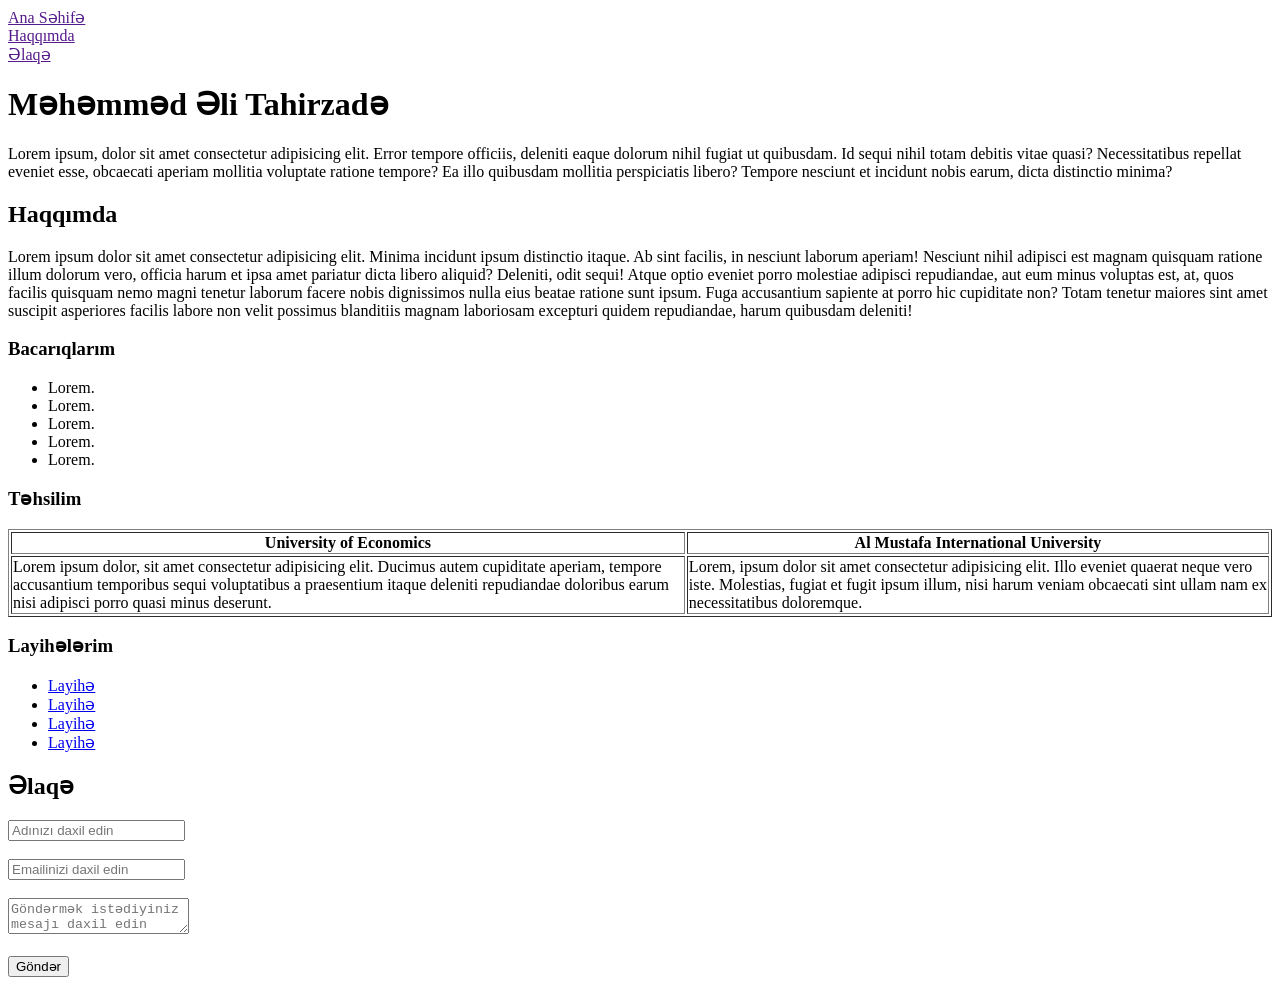
==== index.html @ 5a1e6832 "first commit" ====
<!doctype html>
<html lang="en">
  <head>
    <meta charset="UTF-8" />
    <meta name="viewport" content="width=device-width, initial-scale=1.0" />
    <title>Şəxsi Portfolio</title>
  </head>
  <body>
    <div>
      <div><a href="">Ana Səhifə</a></div>
      <div><a href="">Haqqımda</a></div>
      <div><a href="">Əlaqə</a></div>
    </div>
    <h1>Məhəmməd Əli Tahirzadə</h1>
    <p>
      Lorem ipsum, dolor sit amet consectetur adipisicing elit. Error tempore
      officiis, deleniti eaque dolorum nihil fugiat ut quibusdam. Id sequi nihil
      totam debitis vitae quasi? Necessitatibus repellat eveniet esse, obcaecati
      aperiam mollitia voluptate ratione tempore? Ea illo quibusdam mollitia
      perspiciatis libero? Tempore nesciunt et incidunt nobis earum, dicta
      distinctio minima?
    </p>

    <h2>Haqqımda</h2>

    <p>
      Lorem ipsum dolor sit amet consectetur adipisicing elit. Minima incidunt
      ipsum distinctio itaque. Ab sint facilis, in nesciunt laborum aperiam!
      Nesciunt nihil adipisci est magnam quisquam ratione illum dolorum vero,
      officia harum et ipsa amet pariatur dicta libero aliquid? Deleniti, odit
      sequi! Atque optio eveniet porro molestiae adipisci repudiandae, aut eum
      minus voluptas est, at, quos facilis quisquam nemo magni tenetur laborum
      facere nobis dignissimos nulla eius beatae ratione sunt ipsum. Fuga
      accusantium sapiente at porro hic cupiditate non? Totam tenetur maiores
      sint amet suscipit asperiores facilis labore non velit possimus blanditiis
      magnam laboriosam excepturi quidem repudiandae, harum quibusdam deleniti!
    </p>

    <h3>Bacarıqlarım</h3>
    <ul>
      <li>Lorem.</li>
      <li>Lorem.</li>
      <li>Lorem.</li>
      <li>Lorem.</li>
      <li>Lorem.</li>
    </ul>
    <h3>Təhsilim</h3>
    <table border="1">
      <tr>
        <th>University of Economics</th>
        <th>Al Mustafa International University</th>
      </tr>
      <tr>
        <td>
          Lorem ipsum dolor, sit amet consectetur adipisicing elit. Ducimus
          autem cupiditate aperiam, tempore accusantium temporibus sequi
          voluptatibus a praesentium itaque deleniti repudiandae doloribus earum
          nisi adipisci porro quasi minus deserunt.
        </td>
        <td>
          Lorem, ipsum dolor sit amet consectetur adipisicing elit. Illo eveniet
          quaerat neque vero iste. Molestias, fugiat et fugit ipsum illum, nisi
          harum veniam obcaecati sint ullam nam ex necessitatibus doloremque.
        </td>
      </tr>
    </table>
    <h3>Layihələrim</h3>
    <ul>
      <li><a href="#">Layihə</a></li>
      <li><a href="#">Layihə</a></li>
      <li><a href="#">Layihə</a></li>
      <li><a href="#">Layihə</a></li>
    </ul>

    <h2>Əlaqə</h2>
    <form action="">
      <input placeholder="Adınızı daxil edin" type="text" name="" id="" />
      <br />
      <br />

      <input placeholder="Emailinizi daxil edin" type="email" name="" id="" />
      <br />
      <br />
      <textarea
        placeholder="Göndərmək istədiyiniz mesajı daxil edin"
        name=""
        id=""
      ></textarea>
      <br />
      <br />

      <button>Göndər</button>
    </form>
  </body>
</html>
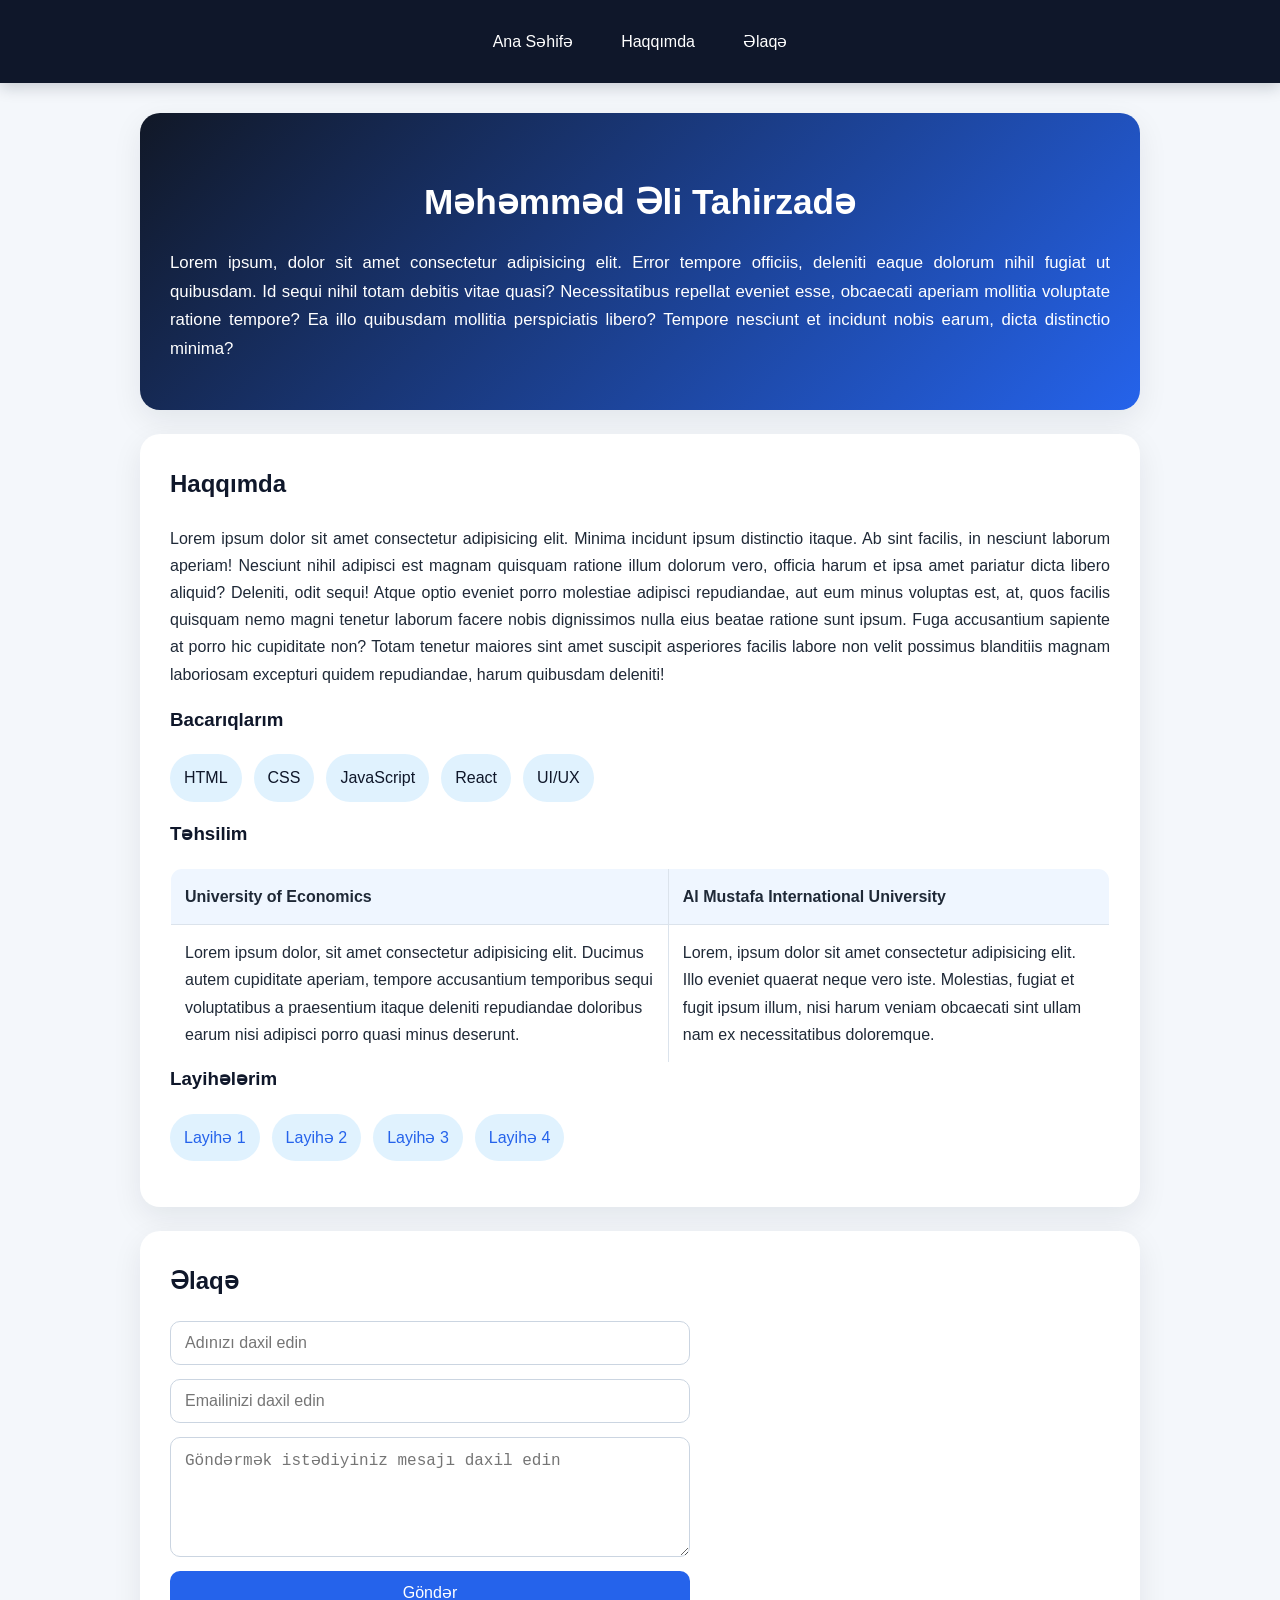
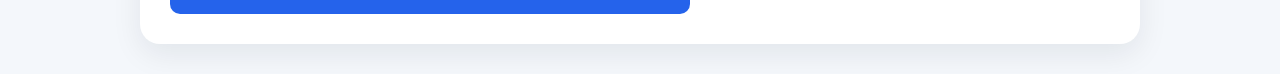
==== commit f34dd592: "Add portfolio styling" ====
--- a/index.html
+++ b/index.html
@@ -4,92 +4,95 @@
     <meta charset="UTF-8" />
     <meta name="viewport" content="width=device-width, initial-scale=1.0" />
     <title>Şəxsi Portfolio</title>
+    <link rel="stylesheet" href="style.css" />
   </head>
   <body>
-    <div>
-      <div><a href="">Ana Səhifə</a></div>
-      <div><a href="">Haqqımda</a></div>
-      <div><a href="">Əlaqə</a></div>
+    <nav class="navbar">
+      <a href="#home">Ana Səhifə</a>
+      <a href="#about">Haqqımda</a>
+      <a href="#contact">Əlaqə</a>
+    </nav>
+
+    <div class="container">
+      <section id="home" class="hero">
+        <h1>Məhəmməd Əli Tahirzadə</h1>
+        <p>
+          Lorem ipsum, dolor sit amet consectetur adipisicing elit. Error tempore
+          officiis, deleniti eaque dolorum nihil fugiat ut quibusdam. Id sequi nihil
+          totam debitis vitae quasi? Necessitatibus repellat eveniet esse, obcaecati
+          aperiam mollitia voluptate ratione tempore? Ea illo quibusdam mollitia
+          perspiciatis libero? Tempore nesciunt et incidunt nobis earum, dicta
+          distinctio minima?
+        </p>
+      </section>
+
+      <section id="about" class="section">
+        <h2>Haqqımda</h2>
+        <p>
+          Lorem ipsum dolor sit amet consectetur adipisicing elit. Minima incidunt
+          ipsum distinctio itaque. Ab sint facilis, in nesciunt laborum aperiam!
+          Nesciunt nihil adipisci est magnam quisquam ratione illum dolorum vero,
+          officia harum et ipsa amet pariatur dicta libero aliquid? Deleniti, odit
+          sequi! Atque optio eveniet porro molestiae adipisci repudiandae, aut eum
+          minus voluptas est, at, quos facilis quisquam nemo magni tenetur laborum
+          facere nobis dignissimos nulla eius beatae ratione sunt ipsum. Fuga
+          accusantium sapiente at porro hic cupiditate non? Totam tenetur maiores
+          sint amet suscipit asperiores facilis labore non velit possimus blanditiis
+          magnam laboriosam excepturi quidem repudiandae, harum quibusdam deleniti!
+        </p>
+
+        <h3>Bacarıqlarım</h3>
+        <ul class="skills-list">
+          <li>HTML</li>
+          <li>CSS</li>
+          <li>JavaScript</li>
+          <li>React</li>
+          <li>UI/UX</li>
+        </ul>
+
+        <h3>Təhsilim</h3>
+        <table>
+          <tr>
+            <th>University of Economics</th>
+            <th>Al Mustafa International University</th>
+          </tr>
+          <tr>
+            <td>
+              Lorem ipsum dolor, sit amet consectetur adipisicing elit. Ducimus
+              autem cupiditate aperiam, tempore accusantium temporibus sequi
+              voluptatibus a praesentium itaque deleniti repudiandae doloribus earum
+              nisi adipisci porro quasi minus deserunt.
+            </td>
+            <td>
+              Lorem, ipsum dolor sit amet consectetur adipisicing elit. Illo eveniet
+              quaerat neque vero iste. Molestias, fugiat et fugit ipsum illum, nisi
+              harum veniam obcaecati sint ullam nam ex necessitatibus doloremque.
+            </td>
+          </tr>
+        </table>
+
+        <h3>Layihələrim</h3>
+        <ul class="projects-list">
+          <li><a href="#">Layihə 1</a></li>
+          <li><a href="#">Layihə 2</a></li>
+          <li><a href="#">Layihə 3</a></li>
+          <li><a href="#">Layihə 4</a></li>
+        </ul>
+      </section>
+
+      <section id="contact" class="contact-card">
+        <h2>Əlaqə</h2>
+        <form action="">
+          <input placeholder="Adınızı daxil edin" type="text" name="" id="" />
+          <input placeholder="Emailinizi daxil edin" type="email" name="" id="" />
+          <textarea
+            placeholder="Göndərmək istədiyiniz mesajı daxil edin"
+            name=""
+            id=""
+          ></textarea>
+          <button type="submit">Göndər</button>
+        </form>
+      </section>
     </div>
-    <h1>Məhəmməd Əli Tahirzadə</h1>
-    <p>
-      Lorem ipsum, dolor sit amet consectetur adipisicing elit. Error tempore
-      officiis, deleniti eaque dolorum nihil fugiat ut quibusdam. Id sequi nihil
-      totam debitis vitae quasi? Necessitatibus repellat eveniet esse, obcaecati
-      aperiam mollitia voluptate ratione tempore? Ea illo quibusdam mollitia
-      perspiciatis libero? Tempore nesciunt et incidunt nobis earum, dicta
-      distinctio minima?
-    </p>
-
-    <h2>Haqqımda</h2>
-
-    <p>
-      Lorem ipsum dolor sit amet consectetur adipisicing elit. Minima incidunt
-      ipsum distinctio itaque. Ab sint facilis, in nesciunt laborum aperiam!
-      Nesciunt nihil adipisci est magnam quisquam ratione illum dolorum vero,
-      officia harum et ipsa amet pariatur dicta libero aliquid? Deleniti, odit
-      sequi! Atque optio eveniet porro molestiae adipisci repudiandae, aut eum
-      minus voluptas est, at, quos facilis quisquam nemo magni tenetur laborum
-      facere nobis dignissimos nulla eius beatae ratione sunt ipsum. Fuga
-      accusantium sapiente at porro hic cupiditate non? Totam tenetur maiores
-      sint amet suscipit asperiores facilis labore non velit possimus blanditiis
-      magnam laboriosam excepturi quidem repudiandae, harum quibusdam deleniti!
-    </p>
-
-    <h3>Bacarıqlarım</h3>
-    <ul>
-      <li>Lorem.</li>
-      <li>Lorem.</li>
-      <li>Lorem.</li>
-      <li>Lorem.</li>
-      <li>Lorem.</li>
-    </ul>
-    <h3>Təhsilim</h3>
-    <table border="1">
-      <tr>
-        <th>University of Economics</th>
-        <th>Al Mustafa International University</th>
-      </tr>
-      <tr>
-        <td>
-          Lorem ipsum dolor, sit amet consectetur adipisicing elit. Ducimus
-          autem cupiditate aperiam, tempore accusantium temporibus sequi
-          voluptatibus a praesentium itaque deleniti repudiandae doloribus earum
-          nisi adipisci porro quasi minus deserunt.
-        </td>
-        <td>
-          Lorem, ipsum dolor sit amet consectetur adipisicing elit. Illo eveniet
-          quaerat neque vero iste. Molestias, fugiat et fugit ipsum illum, nisi
-          harum veniam obcaecati sint ullam nam ex necessitatibus doloremque.
-        </td>
-      </tr>
-    </table>
-    <h3>Layihələrim</h3>
-    <ul>
-      <li><a href="#">Layihə</a></li>
-      <li><a href="#">Layihə</a></li>
-      <li><a href="#">Layihə</a></li>
-      <li><a href="#">Layihə</a></li>
-    </ul>
-
-    <h2>Əlaqə</h2>
-    <form action="">
-      <input placeholder="Adınızı daxil edin" type="text" name="" id="" />
-      <br />
-      <br />
-
-      <input placeholder="Emailinizi daxil edin" type="email" name="" id="" />
-      <br />
-      <br />
-      <textarea
-        placeholder="Göndərmək istədiyiniz mesajı daxil edin"
-        name=""
-        id=""
-      ></textarea>
-      <br />
-      <br />
-
-      <button>Göndər</button>
-    </form>
   </body>
 </html>
--- a/style.css
+++ b/style.css
@@ -0,0 +1,180 @@
+body {
+  margin: 0;
+  padding: 0;
+  font-family: 'Segoe UI', Tahoma, Geneva, Verdana, sans-serif;
+  font-size: 16px;
+  line-height: 1.7;
+  color: #1f2937;
+  background-color: #f4f7fb;
+}
+
+.navbar {
+  display: flex;
+  justify-content: center;
+  align-items: center;
+  gap: 20px;
+  padding: 20px 30px;
+  background-color: #0f172a;
+  box-shadow: 0 4px 15px rgba(15, 23, 42, 0.2);
+}
+
+.navbar a {
+  color: #ffffff;
+  text-decoration: none;
+  font-size: 16px;
+  padding: 8px 14px;
+  border-radius: 999px;
+  transition: 0.3s ease;
+}
+
+.navbar a:hover {
+  background-color: #38bdf8;
+  color: #0f172a;
+  text-decoration: none;
+}
+
+.container {
+  width: 90%;
+  max-width: 1000px;
+  margin: 30px auto;
+}
+
+.hero,
+.section,
+.contact-card {
+  background-color: #ffffff;
+  padding: 30px;
+  margin-bottom: 24px;
+  border-radius: 20px;
+  box-shadow: 0 10px 30px rgba(15, 23, 42, 0.08);
+}
+
+.hero {
+  background: linear-gradient(135deg, #111827, #2563eb);
+  color: #ffffff;
+  text-align: center;
+}
+
+.hero h1 {
+  color: #ffffff;
+  font-size: 2.2rem;
+  margin-bottom: 10px;
+}
+
+.hero p {
+  font-size: 1.05rem;
+}
+
+h2,
+h3 {
+  color: #0f172a;
+  margin-top: 0;
+}
+
+p {
+  text-align: justify;
+}
+
+.skills-list,
+.projects-list {
+  display: flex;
+  flex-wrap: wrap;
+  gap: 12px;
+  padding: 0;
+  list-style: none;
+}
+
+.skills-list li,
+.projects-list li {
+  background-color: #e0f2fe;
+  padding: 10px 14px;
+  border-radius: 999px;
+  color: #0f172a;
+}
+
+.projects-list a {
+  color: #2563eb;
+  text-decoration: none;
+}
+
+.projects-list a:hover {
+  text-decoration: underline;
+}
+
+table {
+  width: 100%;
+  border-collapse: collapse;
+  border: 1px solid #dbe3ec;
+  border-radius: 12px;
+  overflow: hidden;
+}
+
+th,
+td {
+  padding: 14px;
+  border: 1px solid #dbe3ec;
+  text-align: left;
+}
+
+th {
+  background-color: #eff6ff;
+}
+
+form {
+  display: flex;
+  flex-direction: column;
+  gap: 14px;
+  width: 100%;
+  max-width: 520px;
+}
+
+input,
+textarea,
+button {
+  width: 100%;
+  padding: 12px 14px;
+  font-size: 16px;
+  border: 1px solid #cbd5e1;
+  border-radius: 10px;
+  box-sizing: border-box;
+}
+
+textarea {
+  height: 120px;
+  resize: vertical;
+}
+
+button {
+  background-color: #2563eb;
+  color: #ffffff;
+  border: none;
+  cursor: pointer;
+  transition: 0.3s ease;
+}
+
+button:hover {
+  background-color: #1d4ed8;
+  box-shadow: 0 6px 16px rgba(37, 99, 235, 0.25);
+}
+
+@media (max-width: 768px) {
+  .navbar {
+    flex-direction: column;
+    gap: 10px;
+  }
+
+  .container {
+    width: 95%;
+  }
+
+  .hero,
+  .section,
+  .contact-card {
+    padding: 20px;
+  }
+
+  table {
+    display: block;
+    overflow-x: auto;
+  }
+}
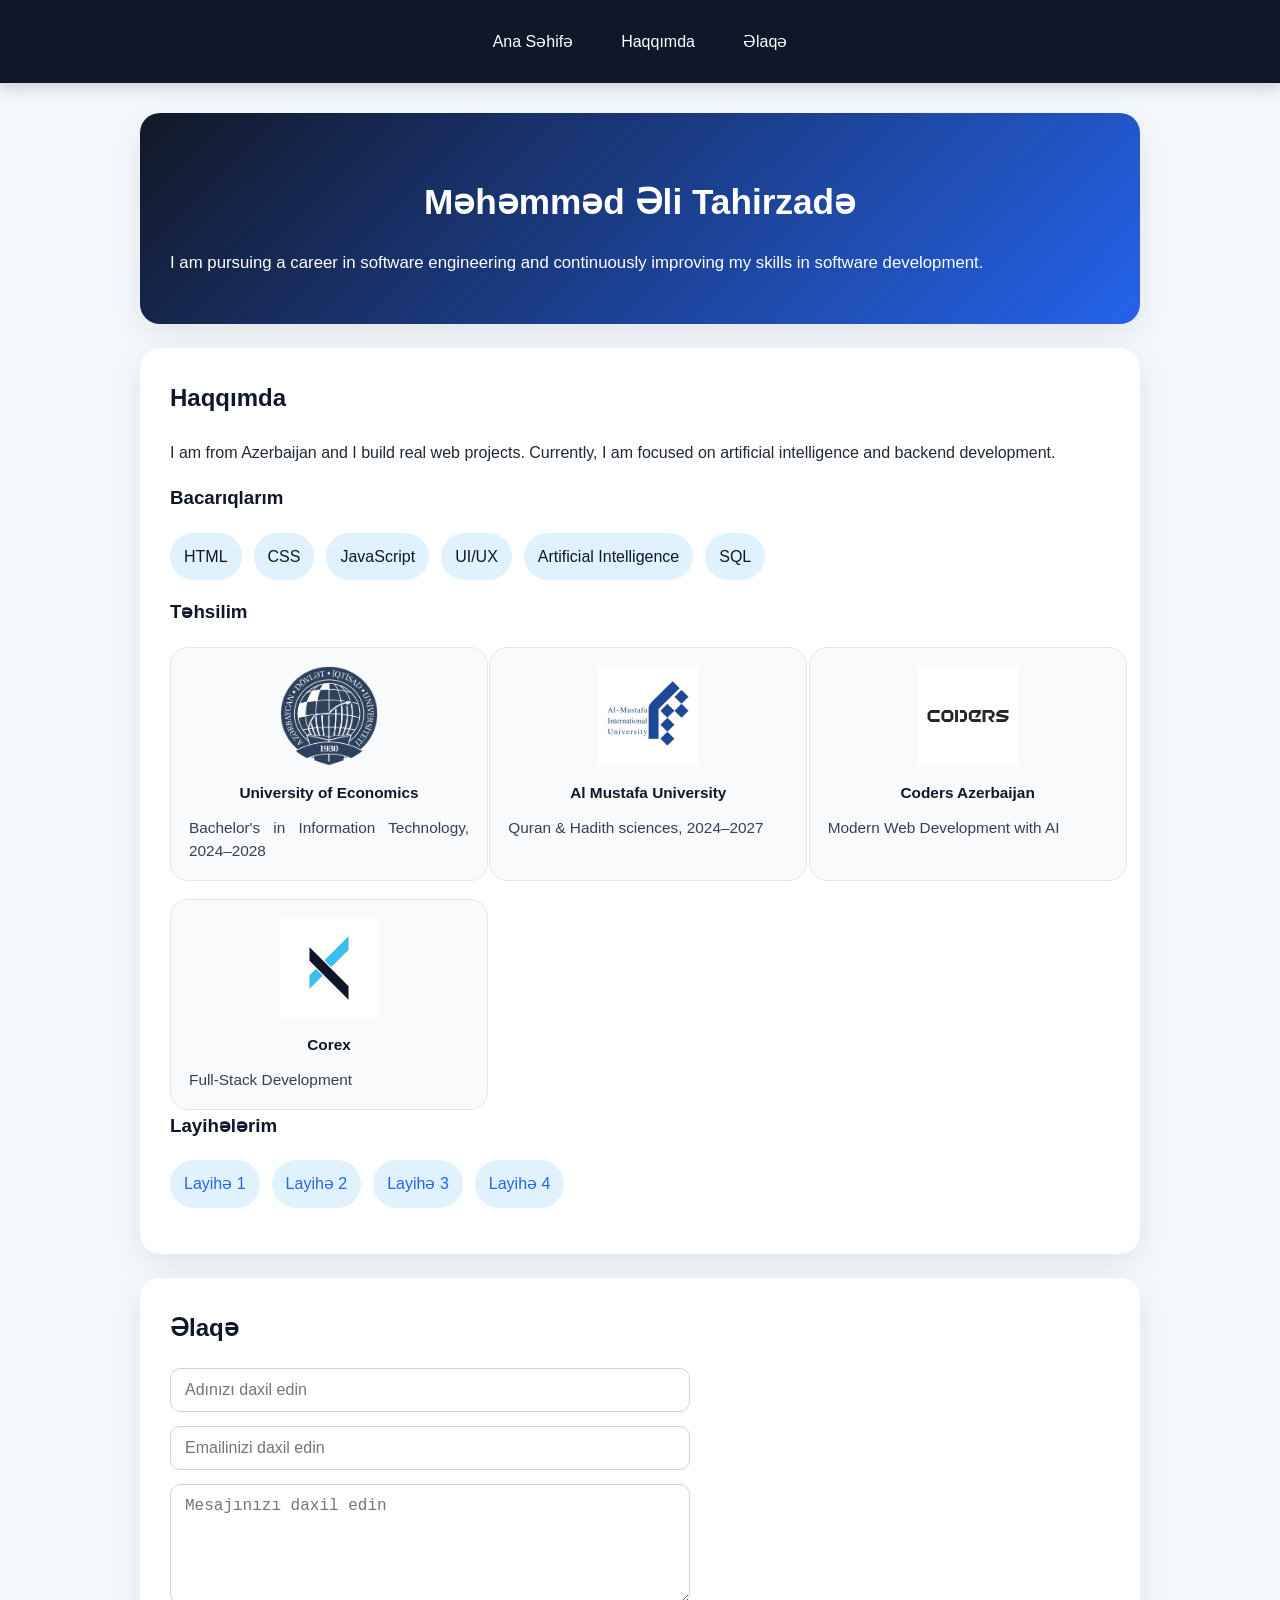
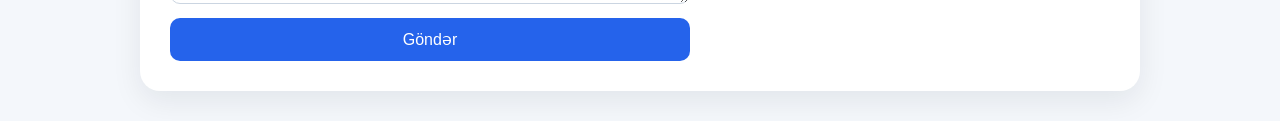
==== commit 031f1643: "Update portfolio content and education logos layout" ====
--- a/index.html
+++ b/index.html
@@ -17,28 +17,16 @@
       <section id="home" class="hero">
         <h1>Məhəmməd Əli Tahirzadə</h1>
         <p>
-          Lorem ipsum, dolor sit amet consectetur adipisicing elit. Error tempore
-          officiis, deleniti eaque dolorum nihil fugiat ut quibusdam. Id sequi nihil
-          totam debitis vitae quasi? Necessitatibus repellat eveniet esse, obcaecati
-          aperiam mollitia voluptate ratione tempore? Ea illo quibusdam mollitia
-          perspiciatis libero? Tempore nesciunt et incidunt nobis earum, dicta
-          distinctio minima?
+          I am pursuing a career in software engineering and continuously
+          improving my skills in software development.
         </p>
       </section>
 
       <section id="about" class="section">
         <h2>Haqqımda</h2>
         <p>
-          Lorem ipsum dolor sit amet consectetur adipisicing elit. Minima incidunt
-          ipsum distinctio itaque. Ab sint facilis, in nesciunt laborum aperiam!
-          Nesciunt nihil adipisci est magnam quisquam ratione illum dolorum vero,
-          officia harum et ipsa amet pariatur dicta libero aliquid? Deleniti, odit
-          sequi! Atque optio eveniet porro molestiae adipisci repudiandae, aut eum
-          minus voluptas est, at, quos facilis quisquam nemo magni tenetur laborum
-          facere nobis dignissimos nulla eius beatae ratione sunt ipsum. Fuga
-          accusantium sapiente at porro hic cupiditate non? Totam tenetur maiores
-          sint amet suscipit asperiores facilis labore non velit possimus blanditiis
-          magnam laboriosam excepturi quidem repudiandae, harum quibusdam deleniti!
+          I am from Azerbaijan and I build real web projects. Currently,
+          I am focused on artificial intelligence and backend development.
         </p>
 
         <h3>Bacarıqlarım</h3>
@@ -46,30 +34,34 @@
           <li>HTML</li>
           <li>CSS</li>
           <li>JavaScript</li>
-          <li>React</li>
           <li>UI/UX</li>
+          <li>Artificial Intelligence</li>
+          <li>SQL</li>
         </ul>
 
         <h3>Təhsilim</h3>
-        <table>
-          <tr>
-            <th>University of Economics</th>
-            <th>Al Mustafa International University</th>
-          </tr>
-          <tr>
-            <td>
-              Lorem ipsum dolor, sit amet consectetur adipisicing elit. Ducimus
-              autem cupiditate aperiam, tempore accusantium temporibus sequi
-              voluptatibus a praesentium itaque deleniti repudiandae doloribus earum
-              nisi adipisci porro quasi minus deserunt.
-            </td>
-            <td>
-              Lorem, ipsum dolor sit amet consectetur adipisicing elit. Illo eveniet
-              quaerat neque vero iste. Molestias, fugiat et fugit ipsum illum, nisi
-              harum veniam obcaecati sint ullam nam ex necessitatibus doloremque.
-            </td>
-          </tr>
-        </table>
+        <div class="education-grid">
+          <div class="education-card">
+            <img src="Logos/UNEC-logo-ENG-.png" alt="UNEC Logo" />
+            <h4>University of Economics</h4>
+            <p>Bachelor's in Information Technology, 2024–2028</p>
+          </div>
+          <div class="education-card">
+            <img src="Logos/Al Mustafa University.jpg" alt="Al Mustafa International University Logo" />
+            <h4>Al Mustafa University</h4>
+            <p>Quran & Hadith sciences, 2024–2027</p>
+          </div>
+          <div class="education-card">
+            <img src="Logos/codersazerbaijan_logo.jpg" alt="Coders Azerbaijan Logo" />
+            <h4>Coders Azerbaijan</h4>
+            <p>Modern Web Development with AI</p>
+          </div>
+          <div class="education-card">
+            <img src="Logos/CorexLogo.jpg" alt="Corex Logo" />
+            <h4>Corex</h4>
+            <p>Full-Stack Development</p>
+          </div>
+        </div>
 
         <h3>Layihələrim</h3>
         <ul class="projects-list">
@@ -84,9 +76,14 @@
         <h2>Əlaqə</h2>
         <form action="">
           <input placeholder="Adınızı daxil edin" type="text" name="" id="" />
-          <input placeholder="Emailinizi daxil edin" type="email" name="" id="" />
+          <input
+            placeholder="Emailinizi daxil edin"
+            type="email"
+            name=""
+            id=""
+          />
           <textarea
-            placeholder="Göndərmək istədiyiniz mesajı daxil edin"
+            placeholder="Mesajınızı daxil edin"
             name=""
             id=""
           ></textarea>
--- a/style.css
+++ b/style.css
@@ -118,6 +118,46 @@
 
 th {
   background-color: #eff6ff;
+}
+
+.education-grid {
+  display: grid;
+  grid-template-columns: repeat(auto-fit, minmax(280px, 1fr));
+  gap: 18px;
+  margin-top: 18px;
+}
+
+.education-card {
+  background-color: #f8fafc;
+  border: 1px solid #e2e8f0;
+  border-radius: 18px;
+  padding: 18px;
+  text-align: center;
+  min-width: 280px;
+}
+
+.education-card img {
+  max-width: 120px;
+  max-height: 100px;
+  object-fit: contain;
+  margin: 0 auto 14px;
+  display: block;
+}
+
+.education-card h4 {
+  margin: 0 0 10px;
+  font-size: 0.96rem;
+  color: #0f172a;
+  white-space: nowrap;
+  overflow: hidden;
+  text-overflow: ellipsis;
+}
+
+.education-card p {
+  margin: 0;
+  color: #334155;
+  font-size: 0.96rem;
+  line-height: 1.5;
 }
 
 form {
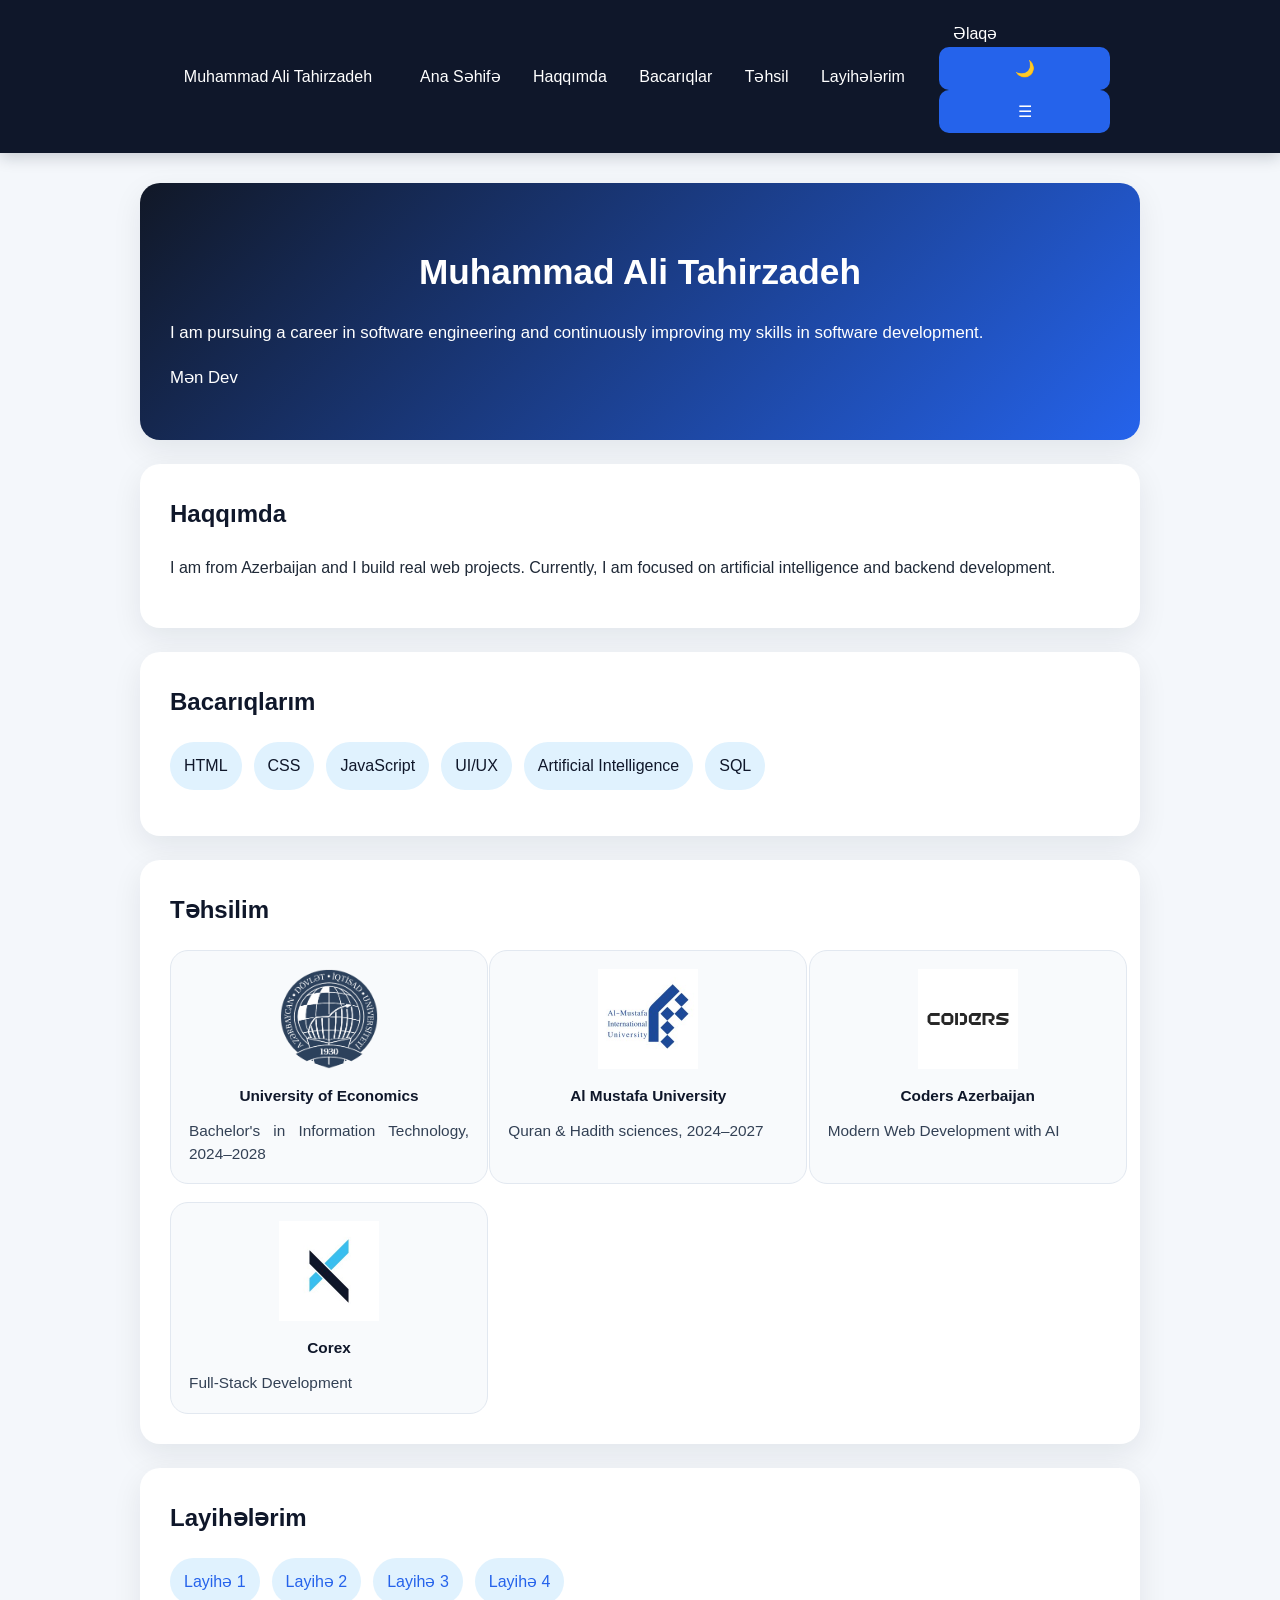
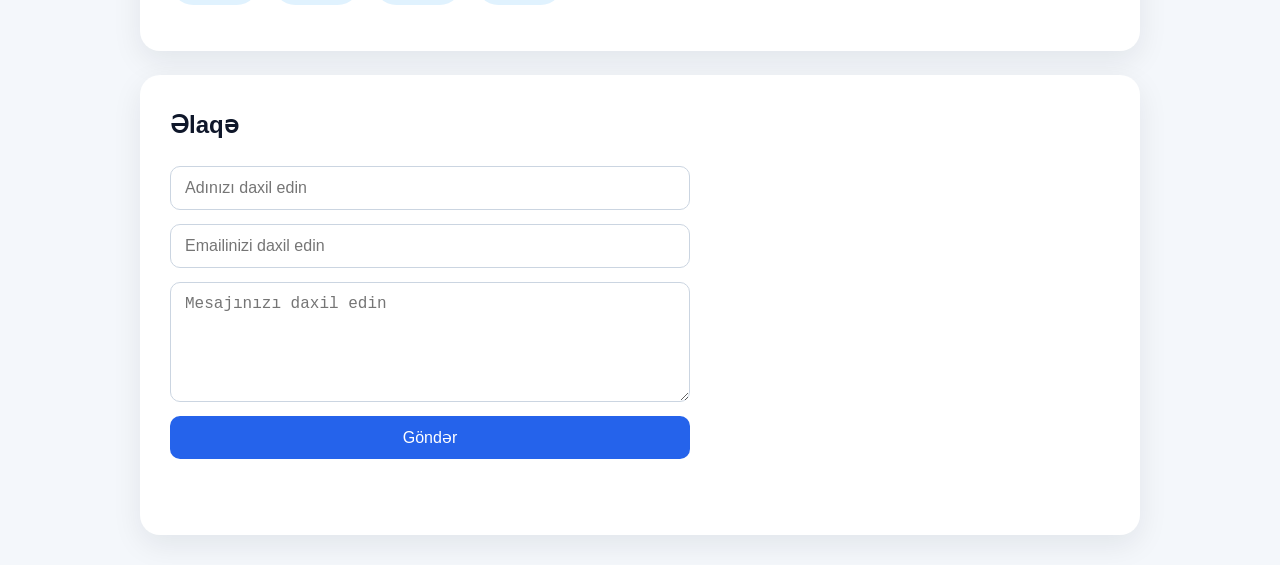
==== commit 7d9ba894: "Add Flask-based portfolio backend" ====
--- a/index.html
+++ b/index.html
@@ -7,29 +7,48 @@
     <link rel="stylesheet" href="style.css" />
   </head>
   <body>
+    <div class="scroll-progress" id="scrollProgress"></div>
+
     <nav class="navbar">
-      <a href="#home">Ana Səhifə</a>
-      <a href="#about">Haqqımda</a>
-      <a href="#contact">Əlaqə</a>
+      <a class="brand" href="#home">Muhammad Ali Tahirzadeh</a>
+
+      <div class="nav-links">
+        <a href="#home">Ana Səhifə</a>
+        <a href="#about">Haqqımda</a>
+        <a href="#skills">Bacarıqlar</a>
+        <a href="#education">Təhsil</a>
+        <a href="#projects">Layihələrim</a>
+      </div>
+
+      <div class="nav-actions">
+        <a href="#contact" class="contact-btn">Əlaqə</a>
+        <button class="theme-toggle" id="themeToggle" type="button" aria-label="Switch theme">🌙</button>
+        <button class="nav-toggle" id="navToggle" type="button" aria-label="Toggle navigation">☰</button>
+      </div>
     </nav>
 
     <div class="container">
-      <section id="home" class="hero">
-        <h1>Məhəmməd Əli Tahirzadə</h1>
+      <section id="home" class="hero reveal">
+        <h1>Muhammad Ali Tahirzadeh</h1>
         <p>
           I am pursuing a career in software engineering and continuously
           improving my skills in software development.
         </p>
+        <p class="typing-line">
+          Mən <span id="typingText">Developer</span>
+        </p>
       </section>
 
-      <section id="about" class="section">
+      <section id="about" class="section reveal">
         <h2>Haqqımda</h2>
         <p>
           I am from Azerbaijan and I build real web projects. Currently,
           I am focused on artificial intelligence and backend development.
         </p>
+      </section>
 
-        <h3>Bacarıqlarım</h3>
+      <section id="skills" class="section reveal">
+        <h2>Bacarıqlarım</h2>
         <ul class="skills-list">
           <li>HTML</li>
           <li>CSS</li>
@@ -38,8 +57,10 @@
           <li>Artificial Intelligence</li>
           <li>SQL</li>
         </ul>
+      </section>
 
-        <h3>Təhsilim</h3>
+      <section id="education" class="section reveal">
+        <h2>Təhsilim</h2>
         <div class="education-grid">
           <div class="education-card">
             <img src="Logos/UNEC-logo-ENG-.png" alt="UNEC Logo" />
@@ -62,8 +83,10 @@
             <p>Full-Stack Development</p>
           </div>
         </div>
+      </section>
 
-        <h3>Layihələrim</h3>
+      <section id="projects" class="section reveal">
+        <h2>Layihələrim</h2>
         <ul class="projects-list">
           <li><a href="#">Layihə 1</a></li>
           <li><a href="#">Layihə 2</a></li>
@@ -72,24 +95,18 @@
         </ul>
       </section>
 
-      <section id="contact" class="contact-card">
+      <section id="contact" class="contact-card reveal">
         <h2>Əlaqə</h2>
-        <form action="">
-          <input placeholder="Adınızı daxil edin" type="text" name="" id="" />
-          <input
-            placeholder="Emailinizi daxil edin"
-            type="email"
-            name=""
-            id=""
-          />
-          <textarea
-            placeholder="Mesajınızı daxil edin"
-            name=""
-            id=""
-          ></textarea>
+        <form id="contactForm">
+          <input placeholder="Adınızı daxil edin" type="text" name="name" />
+          <input placeholder="Emailinizi daxil edin" type="email" name="email" />
+          <textarea placeholder="Mesajınızı daxil edin" name="message"></textarea>
           <button type="submit">Göndər</button>
+          <p id="formMessage" class="form-message" aria-live="polite"></p>
         </form>
       </section>
     </div>
+
+    <script src="script.js"></script>
   </body>
 </html>
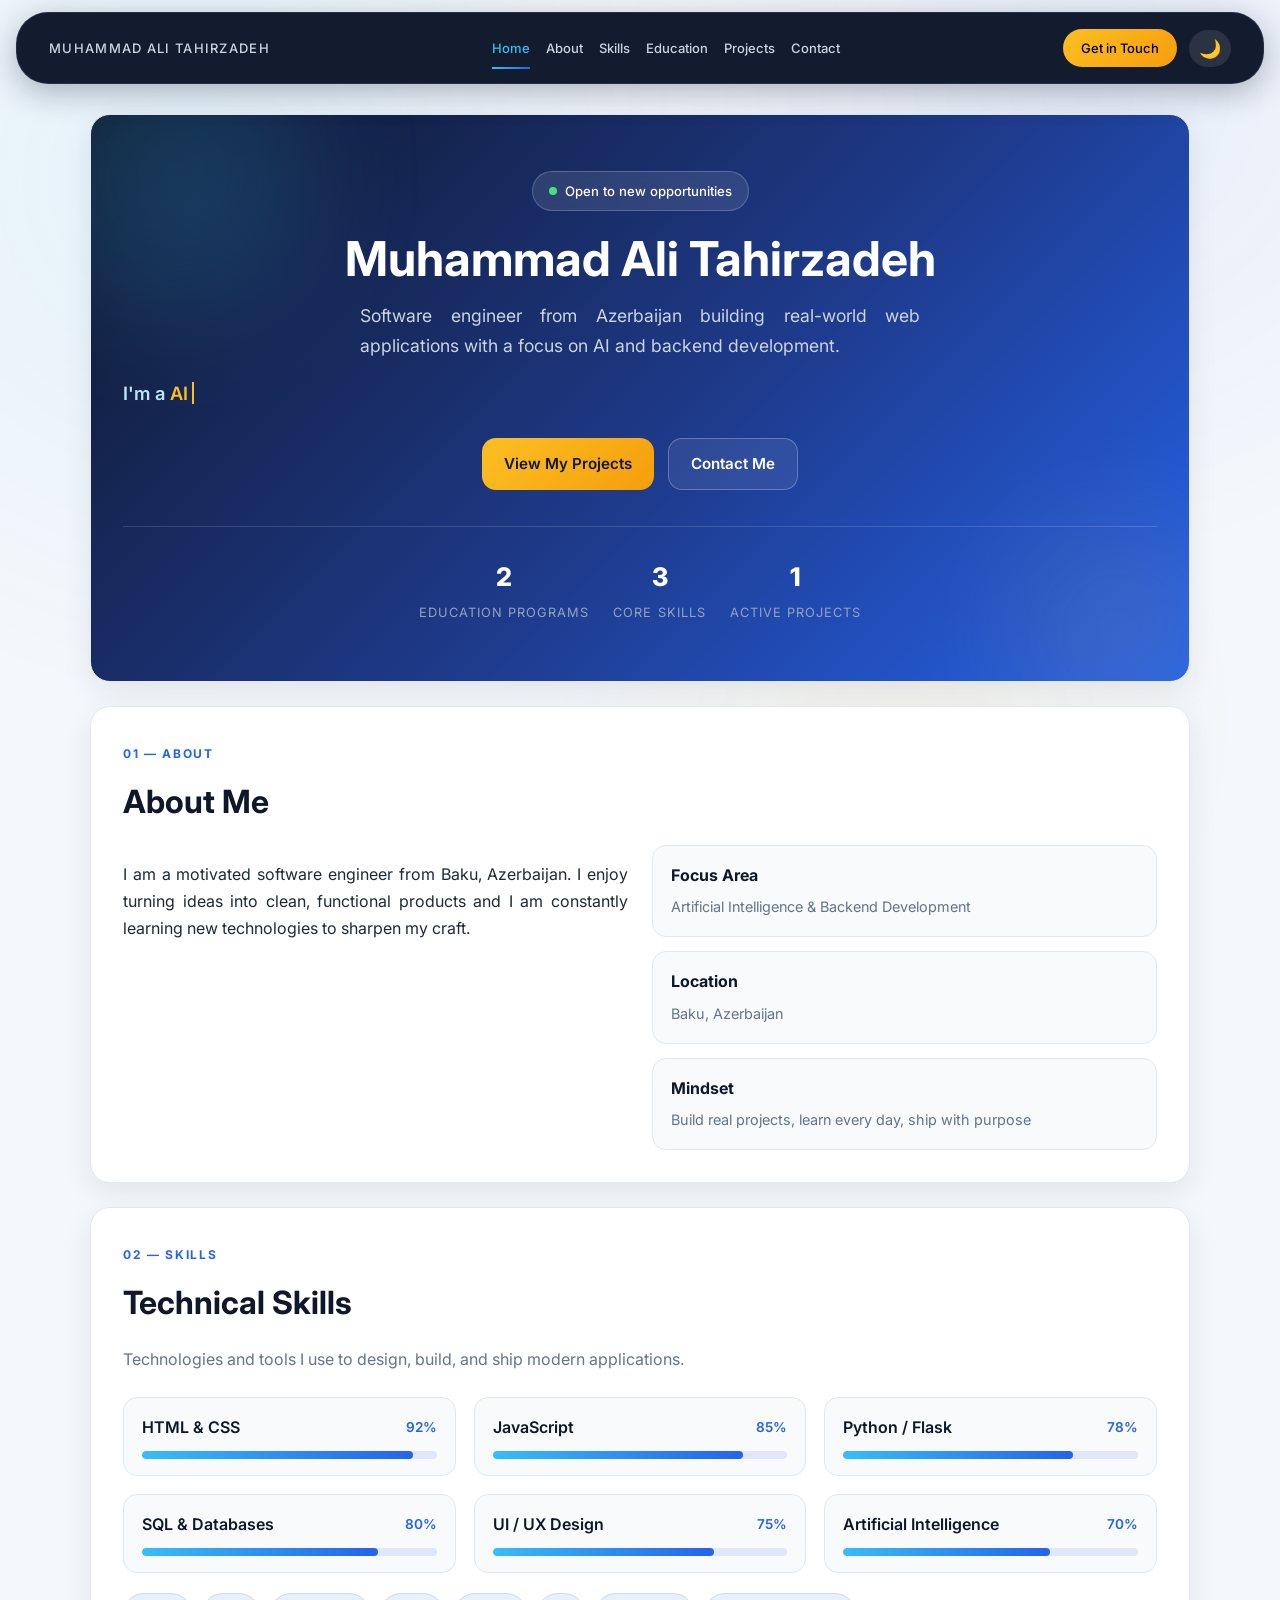
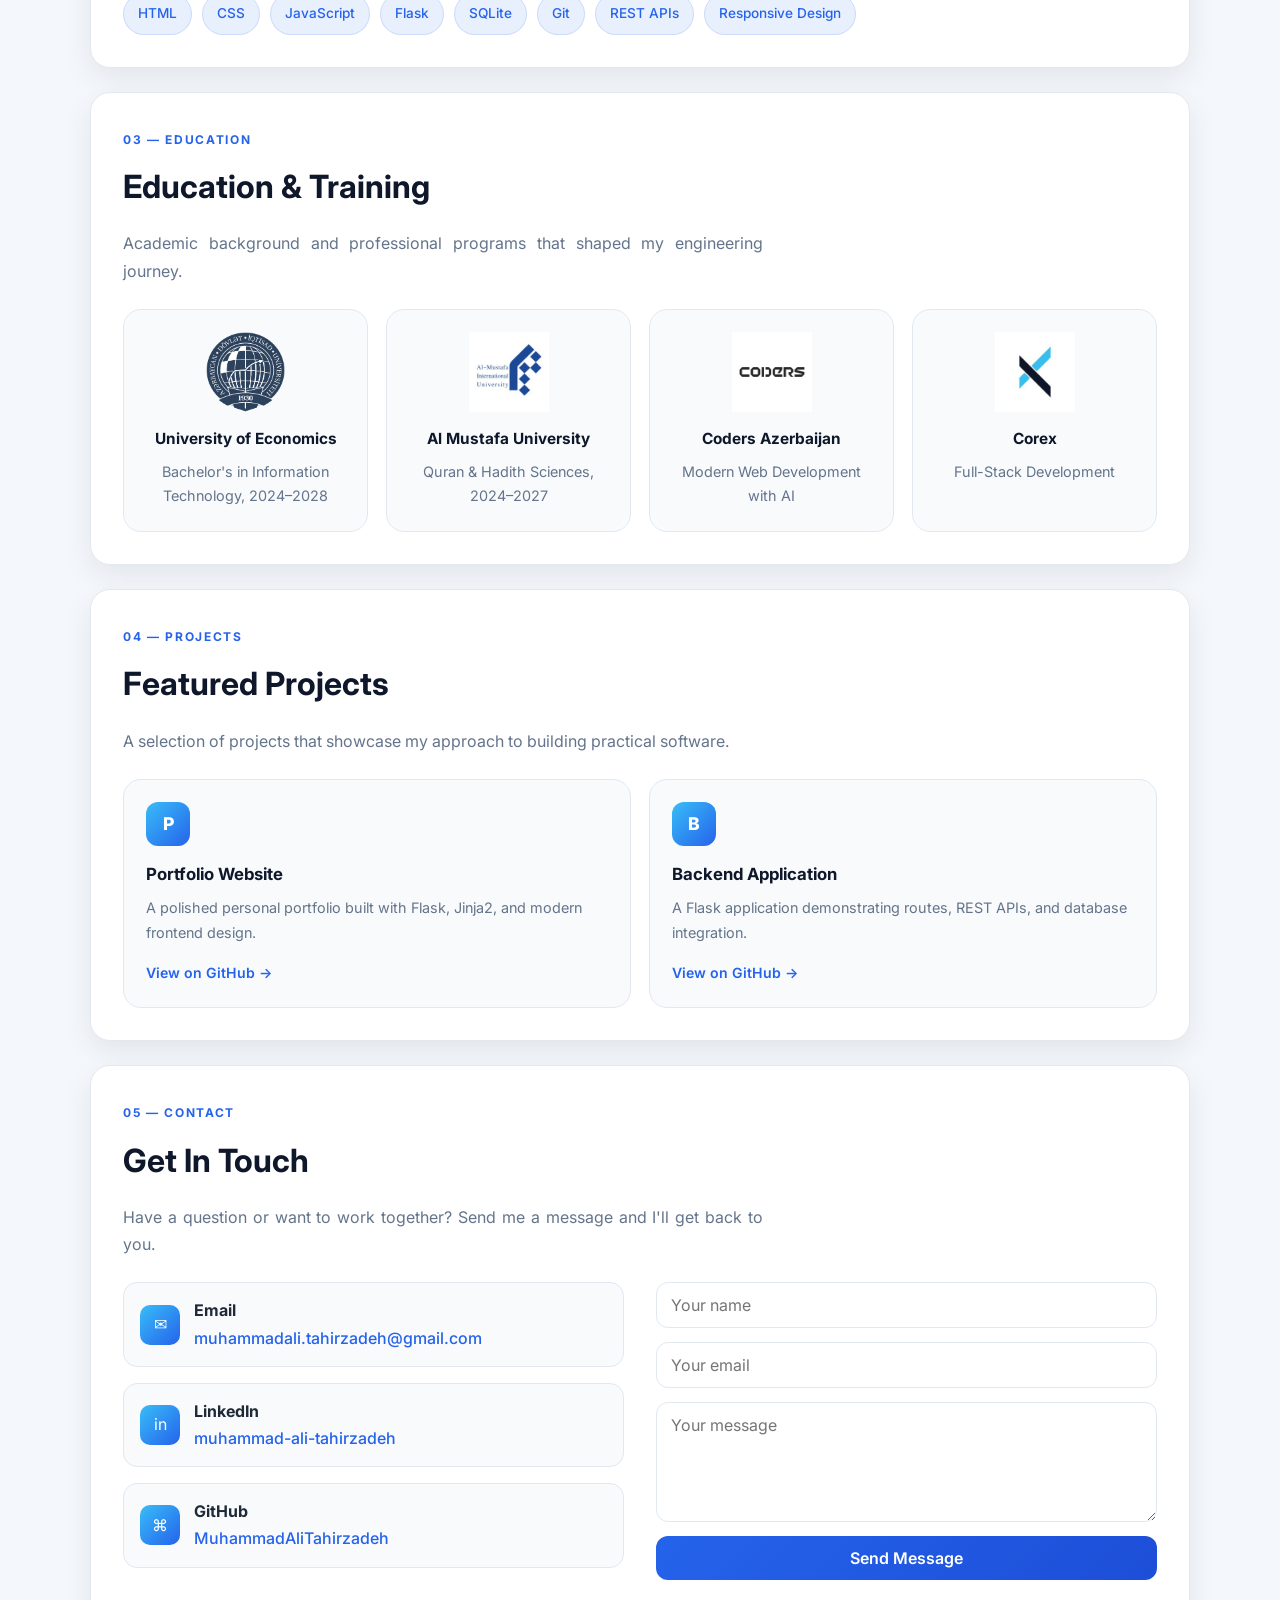
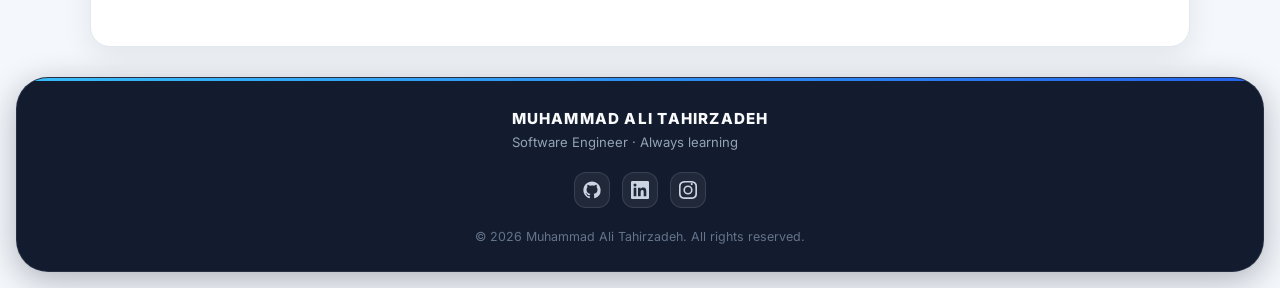
==== commit f8c4dd3c: "Funksionallıq animasiya və inglis dili təmin olundu" ====
--- a/index.html
+++ b/index.html
@@ -3,65 +3,142 @@
   <head>
     <meta charset="UTF-8" />
     <meta name="viewport" content="width=device-width, initial-scale=1.0" />
-    <title>Şəxsi Portfolio</title>
+    <meta name="description" content="Personal portfolio of Muhammad Ali Tahirzadeh — Software Engineer from Azerbaijan." />
+    <title>Muhammad Ali Tahirzadeh | Portfolio</title>
     <link rel="stylesheet" href="style.css" />
   </head>
   <body>
     <div class="scroll-progress" id="scrollProgress"></div>
 
-    <nav class="navbar">
+    <nav class="navbar" id="navbar">
       <a class="brand" href="#home">Muhammad Ali Tahirzadeh</a>
 
       <div class="nav-links">
-        <a href="#home">Ana Səhifə</a>
-        <a href="#about">Haqqımda</a>
-        <a href="#skills">Bacarıqlar</a>
-        <a href="#education">Təhsil</a>
-        <a href="#projects">Layihələrim</a>
+        <a href="#home">Home</a>
+        <a href="#about">About</a>
+        <a href="#skills">Skills</a>
+        <a href="#education">Education</a>
+        <a href="#projects">Projects</a>
+        <a href="#contact">Contact</a>
       </div>
 
       <div class="nav-actions">
-        <a href="#contact" class="contact-btn">Əlaqə</a>
+        <a href="#contact" class="contact-btn">Get in Touch</a>
         <button class="theme-toggle" id="themeToggle" type="button" aria-label="Switch theme">🌙</button>
         <button class="nav-toggle" id="navToggle" type="button" aria-label="Toggle navigation">☰</button>
       </div>
     </nav>
 
-    <div class="container">
+    <main class="container">
       <section id="home" class="hero reveal">
-        <h1>Muhammad Ali Tahirzadeh</h1>
-        <p>
-          I am pursuing a career in software engineering and continuously
-          improving my skills in software development.
-        </p>
-        <p class="typing-line">
-          Mən <span id="typingText">Developer</span>
-        </p>
+        <div class="hero-content">
+          <div class="hero-badge">
+            <span class="dot"></span>
+            Open to new opportunities
+          </div>
+          <h1>Muhammad Ali Tahirzadeh</h1>
+          <p class="hero-subtitle">
+            Software engineer from Azerbaijan building real-world web applications with a focus on AI and backend development.
+          </p>
+          <p class="typing-line">
+            I'm a <span id="typingText">Developer</span>
+          </p>
+          <div class="hero-actions">
+            <a href="#projects" class="btn-primary">View My Projects</a>
+            <a href="#contact" class="btn-secondary">Contact Me</a>
+          </div>
+          <div class="hero-stats">
+            <div class="stat-item">
+              <span class="stat-value" data-count="4">0</span>
+              <span class="stat-label">Education Programs</span>
+            </div>
+            <div class="stat-item">
+              <span class="stat-value" data-count="6">0</span>
+              <span class="stat-label">Core Skills</span>
+            </div>
+            <div class="stat-item">
+              <span class="stat-value" data-count="2">0</span>
+              <span class="stat-label">Active Projects</span>
+            </div>
+          </div>
+        </div>
       </section>
 
       <section id="about" class="section reveal">
-        <h2>Haqqımda</h2>
-        <p>
-          I am from Azerbaijan and I build real web projects. Currently,
-          I am focused on artificial intelligence and backend development.
-        </p>
+        <span class="section-label">01 — About</span>
+        <h2 class="section-title">About Me</h2>
+        <div class="about-grid">
+          <p>
+            I am a motivated software engineer from Baku, Azerbaijan. I enjoy turning ideas into clean,
+            functional products and I am constantly learning new technologies to sharpen my craft.
+          </p>
+          <div class="about-highlights reveal-stagger">
+            <div class="highlight-card">
+              <strong>Focus Area</strong>
+              <span>Artificial Intelligence & Backend Development</span>
+            </div>
+            <div class="highlight-card">
+              <strong>Location</strong>
+              <span>Baku, Azerbaijan</span>
+            </div>
+            <div class="highlight-card">
+              <strong>Mindset</strong>
+              <span>Build real projects, learn every day, ship with purpose</span>
+            </div>
+          </div>
+        </div>
       </section>
 
       <section id="skills" class="section reveal">
-        <h2>Bacarıqlarım</h2>
-        <ul class="skills-list">
-          <li>HTML</li>
-          <li>CSS</li>
-          <li>JavaScript</li>
-          <li>UI/UX</li>
-          <li>Artificial Intelligence</li>
-          <li>SQL</li>
-        </ul>
+        <span class="section-label">02 — Skills</span>
+        <h2 class="section-title">Technical Skills</h2>
+        <p class="section-intro">Technologies and tools I use to design, build, and ship modern applications.</p>
+
+        <div class="skills-grid reveal-stagger">
+          <div class="skill-item" data-level="92">
+            <div class="skill-header"><span>HTML & CSS</span><span class="skill-percent">92%</span></div>
+            <div class="skill-bar"><div class="skill-fill"></div></div>
+          </div>
+          <div class="skill-item" data-level="85">
+            <div class="skill-header"><span>JavaScript</span><span class="skill-percent">85%</span></div>
+            <div class="skill-bar"><div class="skill-fill"></div></div>
+          </div>
+          <div class="skill-item" data-level="78">
+            <div class="skill-header"><span>Python / Flask</span><span class="skill-percent">78%</span></div>
+            <div class="skill-bar"><div class="skill-fill"></div></div>
+          </div>
+          <div class="skill-item" data-level="80">
+            <div class="skill-header"><span>SQL & Databases</span><span class="skill-percent">80%</span></div>
+            <div class="skill-bar"><div class="skill-fill"></div></div>
+          </div>
+          <div class="skill-item" data-level="75">
+            <div class="skill-header"><span>UI / UX Design</span><span class="skill-percent">75%</span></div>
+            <div class="skill-bar"><div class="skill-fill"></div></div>
+          </div>
+          <div class="skill-item" data-level="70">
+            <div class="skill-header"><span>Artificial Intelligence</span><span class="skill-percent">70%</span></div>
+            <div class="skill-bar"><div class="skill-fill"></div></div>
+          </div>
+        </div>
+
+        <div class="skills-tags">
+          <span class="skill-tag">HTML</span>
+          <span class="skill-tag">CSS</span>
+          <span class="skill-tag">JavaScript</span>
+          <span class="skill-tag">Flask</span>
+          <span class="skill-tag">SQLite</span>
+          <span class="skill-tag">Git</span>
+          <span class="skill-tag">REST APIs</span>
+          <span class="skill-tag">Responsive Design</span>
+        </div>
       </section>
 
       <section id="education" class="section reveal">
-        <h2>Təhsilim</h2>
-        <div class="education-grid">
+        <span class="section-label">03 — Education</span>
+        <h2 class="section-title">Education & Training</h2>
+        <p class="section-intro">Academic background and professional programs that shaped my engineering journey.</p>
+
+        <div class="education-grid reveal-stagger">
           <div class="education-card">
             <img src="Logos/UNEC-logo-ENG-.png" alt="UNEC Logo" />
             <h4>University of Economics</h4>
@@ -70,7 +147,7 @@
           <div class="education-card">
             <img src="Logos/Al Mustafa University.jpg" alt="Al Mustafa International University Logo" />
             <h4>Al Mustafa University</h4>
-            <p>Quran & Hadith sciences, 2024–2027</p>
+            <p>Quran & Hadith Sciences, 2024–2027</p>
           </div>
           <div class="education-card">
             <img src="Logos/codersazerbaijan_logo.jpg" alt="Coders Azerbaijan Logo" />
@@ -86,26 +163,93 @@
       </section>
 
       <section id="projects" class="section reveal">
-        <h2>Layihələrim</h2>
-        <ul class="projects-list">
-          <li><a href="#">Layihə 1</a></li>
-          <li><a href="#">Layihə 2</a></li>
-          <li><a href="#">Layihə 3</a></li>
-          <li><a href="#">Layihə 4</a></li>
-        </ul>
+        <span class="section-label">04 — Projects</span>
+        <h2 class="section-title">Featured Projects</h2>
+        <p class="section-intro">A selection of projects that showcase my approach to building practical software.</p>
+
+        <div class="projects-grid" id="projectList">
+          <a class="project-card" href="https://github.com/MuhammadAliTahirzadeh" target="_blank" rel="noopener noreferrer">
+            <div class="project-icon">P</div>
+            <h3>Portfolio Website</h3>
+            <p>A polished personal portfolio built with Flask, Jinja2, and modern frontend design.</p>
+            <span class="project-link">View on GitHub →</span>
+          </a>
+          <a class="project-card" href="https://github.com/MuhammadAliTahirzadeh" target="_blank" rel="noopener noreferrer">
+            <div class="project-icon">B</div>
+            <h3>Backend Application</h3>
+            <p>A Flask application demonstrating routes, REST APIs, and database integration.</p>
+            <span class="project-link">View on GitHub →</span>
+          </a>
+        </div>
       </section>
 
       <section id="contact" class="contact-card reveal">
-        <h2>Əlaqə</h2>
-        <form id="contactForm">
-          <input placeholder="Adınızı daxil edin" type="text" name="name" />
-          <input placeholder="Emailinizi daxil edin" type="email" name="email" />
-          <textarea placeholder="Mesajınızı daxil edin" name="message"></textarea>
-          <button type="submit">Göndər</button>
-          <p id="formMessage" class="form-message" aria-live="polite"></p>
-        </form>
-      </section>
-    </div>
+        <span class="section-label">05 — Contact</span>
+        <h2 class="section-title">Get In Touch</h2>
+        <p class="section-intro">Have a question or want to work together? Send me a message and I'll get back to you.</p>
+
+        <div class="contact-layout">
+          <div class="contact-info">
+            <div class="contact-item">
+              <div class="contact-item-icon">✉</div>
+              <div>
+                <strong>Email</strong><br />
+                <a href="mailto:muhammadali.tahirzadeh@gmail.com">muhammadali.tahirzadeh@gmail.com</a>
+              </div>
+            </div>
+            <div class="contact-item">
+              <div class="contact-item-icon">in</div>
+              <div>
+                <strong>LinkedIn</strong><br />
+                <a href="https://www.linkedin.com/in/muhammad-ali-tahirzadeh" target="_blank" rel="noopener noreferrer">muhammad-ali-tahirzadeh</a>
+              </div>
+            </div>
+            <div class="contact-item">
+              <div class="contact-item-icon">⌘</div>
+              <div>
+                <strong>GitHub</strong><br />
+                <a href="https://github.com/MuhammadAliTahirzadeh" target="_blank" rel="noopener noreferrer">MuhammadAliTahirzadeh</a>
+              </div>
+            </div>
+          </div>
+
+          <form id="contactForm">
+            <input placeholder="Your name" type="text" name="name" required />
+            <input placeholder="Your email" type="email" name="email" required />
+            <textarea placeholder="Your message" name="message" required></textarea>
+            <button type="submit" id="submitBtn">Send Message</button>
+            <p id="formMessage" class="form-message" aria-live="polite"></p>
+          </form>
+        </div>
+      </section>
+    </main>
+
+    <footer class="site-footer">
+      <div class="footer-inner">
+        <div class="footer-brand">
+          <p class="footer-name">Muhammad Ali Tahirzadeh</p>
+          <p class="footer-tagline">Software Engineer · Always learning</p>
+        </div>
+
+        <div class="footer-social">
+          <a href="https://github.com/MuhammadAliTahirzadeh" target="_blank" rel="noopener noreferrer" aria-label="GitHub" class="social-link">
+            <svg viewBox="0 0 24 24" aria-hidden="true"><path d="M12 0.5C5.65 0.5 0.5 5.65 0.5 12c0 5.08 3.29 9.39 7.86 10.91.58.11.79-.25.79-.56 0-.28-.01-1.02-.02-2-3.2.7-3.87-1.54-3.87-1.54-.53-1.35-1.29-1.71-1.29-1.71-1.06-.72.08-.71.08-.71 1.17.08 1.79 1.2 1.79 1.2 1.04 1.78 2.73 1.27 3.4.97.11-.76.41-1.27.74-1.56-2.55-.29-5.24-1.28-5.24-5.7 0-1.26.45-2.29 1.18-3.1-.12-.29-.51-1.47.11-3.06 0 0 .96-.31 3.15 1.18a10.9 10.9 0 0 1 2.87-.39c.97 0 1.94.13 2.87.39 2.19-1.49 3.14-1.18 3.14-1.18.62 1.59.23 2.77.11 3.06.74.81 1.18 1.84 1.18 3.1 0 4.43-2.7 5.41-5.27 5.69.42.36.79 1.08.79 2.18 0 1.57-.01 2.84-.01 3.23 0 .31.21.68.8.56A10.99 10.99 0 0 0 23.5 12C23.5 5.65 18.35 0.5 12 0.5Z"/></svg>
+          </a>
+          <a href="https://www.linkedin.com/in/muhammad-ali-tahirzadeh" target="_blank" rel="noopener noreferrer" aria-label="LinkedIn" class="social-link">
+            <svg viewBox="0 0 24 24" aria-hidden="true"><path d="M20.45 20.45h-3.56v-5.57c0-1.33-.03-3.04-1.85-3.04-1.85 0-2.13 1.45-2.13 2.94v5.67H9.35V9h3.41v1.56h.05c.47-.9 1.63-1.85 3.36-1.85 3.6 0 4.26 2.37 4.26 5.45v6.29ZM5.34 7.43a2.06 2.06 0 1 1 0-4.12 2.06 2.06 0 0 1 0 4.12ZM7.12 20.45H3.56V9h3.56v11.45ZM22.23 0H1.77C.79 0 0 .77 0 1.72v20.56C0 23.23.79 24 1.77 24h20.46c.98 0 1.77-.77 1.77-1.72V1.72C24 .77 23.21 0 22.23 0Z"/></svg>
+          </a>
+          <a href="https://www.instagram.com/muhammadali_tahirzadeh/" target="_blank" rel="noopener noreferrer" aria-label="Instagram" class="social-link">
+            <svg viewBox="0 0 24 24" aria-hidden="true"><path d="M12 2.16c3.2 0 3.58.01 4.85.07 1.17.05 1.8.25 2.22.41.56.22.96.48 1.38.9.42.42.68.82.9 1.38.16.42.36 1.05.41 2.22.06 1.27.07 1.65.07 4.85s-.01 3.58-.07 4.85c-.05 1.17-.25 1.8-.41 2.22a3.73 3.73 0 0 1-.9 1.38 3.73 3.73 0 0 1-1.38.9c-.42.16-1.05.36-2.22.41-1.27.06-1.65.07-4.85.07s-3.58-.01-4.85-.07c-1.17-.05-1.8-.25-2.22-.41a3.73 3.73 0 0 1-1.38-.9 3.73 3.73 0 0 1-.9-1.38c-.16-.42-.36-1.05-.41-2.22C2.17 15.58 2.16 15.2 2.16 12s.01-3.58.07-4.85c.05-1.17.25-1.8.41-2.22.22-.56.48-.96.9-1.38.42-.42.82-.68 1.38-.9.42-.16 1.05-.36 2.22-.41C8.42 2.17 8.8 2.16 12 2.16ZM12 0C8.74 0 8.33.01 7.05.07 5.78.13 4.9.33 4.15.63a6.1 6.1 0 0 0-2.2 1.43A6.1 6.1 0 0 0 .52 4.15C.22 4.9.02 5.78-.04 7.05-.1 8.33-.11 8.74-.11 12c0 3.26.01 3.67.07 4.95.06 1.27.26 2.15.56 2.9a6.1 6.1 0 0 0 1.43 2.2 6.1 6.1 0 0 0 2.2 1.43c.75.3 1.63.5 2.9.56 1.28.06 1.69.07 4.95.07s3.67-.01 4.95-.07c1.27-.06 2.15-.26 2.9-.56a6.1 6.1 0 0 0 2.2-1.43 6.1 6.1 0 0 0 1.43-2.2c.3-.75.5-1.63.56-2.9.06-1.28.07-1.69.07-4.95s-.01-3.67-.07-4.95c-.06-1.27-.26-2.15-.56-2.9a6.1 6.1 0 0 0-1.43-2.2A6.1 6.1 0 0 0 19.85.63C19.1.33 18.22.13 16.95.07 15.67.01 15.26 0 12 0Zm0 5.84A6.16 6.16 0 1 0 18.16 12 6.16 6.16 0 0 0 12 5.84Zm0 10.16A4 4 0 1 1 16 12a4 4 0 0 1-4 4Zm6.41-11.85a1.44 1.44 0 1 0-1.44 1.44 1.44 1.44 0 0 0 1.44-1.44Z"/></svg>
+          </a>
+        </div>
+
+        <p class="footer-copy">
+          &copy; <span id="footerYear"></span> Muhammad Ali Tahirzadeh. All rights reserved.
+        </p>
+      </div>
+    </footer>
+
+    <button class="back-to-top" id="backToTop" type="button" aria-label="Back to top">↑</button>
 
     <script src="script.js"></script>
   </body>
--- a/style.css
+++ b/style.css
@@ -1,73 +1,471 @@
+@import url('https://fonts.googleapis.com/css2?family=Inter:wght@400;500;600;700;800&display=swap');
+
+:root {
+  --bg: #f4f7fb;
+  --surface: #ffffff;
+  --surface-muted: #f8fafc;
+  --text: #1f2937;
+  --text-muted: #64748b;
+  --heading: #0f172a;
+  --accent: #2563eb;
+  --accent-light: #38bdf8;
+  --accent-glow: rgba(37, 99, 235, 0.25);
+  --border: #e2e8f0;
+  --nav-bg: rgba(15, 23, 42, 0.98);
+  --shadow: 0 10px 30px rgba(15, 23, 42, 0.08);
+  --radius: 20px;
+  --radius-lg: 32px;
+  --transition: 0.3s ease;
+}
+
+body.dark {
+  --bg: #020617;
+  --surface: #111827;
+  --surface-muted: #0f172a;
+  --text: #e2e8f0;
+  --text-muted: #94a3b8;
+  --heading: #f8fafc;
+  --border: rgba(125, 211, 252, 0.2);
+  --shadow: 0 10px 30px rgba(2, 6, 23, 0.4);
+}
+
+*,
+*::before,
+*::after {
+  box-sizing: border-box;
+}
+
+html {
+  scroll-behavior: smooth;
+}
+
 body {
   margin: 0;
   padding: 0;
-  font-family: 'Segoe UI', Tahoma, Geneva, Verdana, sans-serif;
+  font-family: 'Inter', 'Segoe UI', Tahoma, Geneva, Verdana, sans-serif;
   font-size: 16px;
   line-height: 1.7;
-  color: #1f2937;
-  background-color: #f4f7fb;
+  color: var(--text);
+  background-color: var(--bg);
+  transition: background-color var(--transition), color var(--transition);
+}
+
+body::before {
+  content: '';
+  position: fixed;
+  inset: 0;
+  background:
+    radial-gradient(circle at 15% 20%, rgba(56, 189, 248, 0.08), transparent 40%),
+    radial-gradient(circle at 85% 10%, rgba(37, 99, 235, 0.06), transparent 35%),
+    radial-gradient(circle at 70% 80%, rgba(251, 191, 36, 0.05), transparent 30%);
+  pointer-events: none;
+  z-index: -1;
+}
+
+.scroll-progress {
+  position: fixed;
+  top: 0;
+  left: 0;
+  height: 4px;
+  width: 100%;
+  background: linear-gradient(90deg, var(--accent-light), var(--accent));
+  transform-origin: left;
+  transform: scaleX(0);
+  z-index: 1000;
 }
 
 .navbar {
-  display: flex;
+  position: sticky;
+  top: 0;
+  z-index: 900;
+  display: flex;
+  justify-content: space-between;
+  align-items: center;
+  gap: 20px;
+  padding: 16px 32px;
+  margin: 12px 16px;
+  background: var(--nav-bg);
+  backdrop-filter: blur(12px);
+  box-shadow: 0 8px 32px rgba(15, 23, 42, 0.3);
+  border: 1px solid rgba(148, 163, 184, 0.15);
+  border-radius: var(--radius-lg);
+  transition: padding var(--transition), margin var(--transition), box-shadow var(--transition);
+}
+
+.navbar.scrolled {
+  padding: 12px 28px;
+  margin: 8px 16px;
+  box-shadow: 0 12px 40px rgba(15, 23, 42, 0.4);
+}
+
+.brand {
+  font-size: 0.95rem;
+  font-weight: 800;
+  letter-spacing: 0.1em;
+  text-transform: uppercase;
+  color: #f8fafc;
+  text-decoration: none;
+  white-space: nowrap;
+}
+
+.nav-links {
+  display: flex;
+  gap: 16px;
+  align-items: center;
+  flex: 1;
   justify-content: center;
-  align-items: center;
-  gap: 20px;
-  padding: 20px 30px;
-  background-color: #0f172a;
-  box-shadow: 0 4px 15px rgba(15, 23, 42, 0.2);
+}
+
+.nav-actions {
+  display: flex;
+  align-items: center;
+  gap: 12px;
+  white-space: nowrap;
 }
 
 .navbar a {
+  color: #cbd5e1;
+  text-decoration: none;
+  font-size: 13px;
+  font-weight: 500;
+  padding: 6px 0;
+  transition: var(--transition);
+  position: relative;
+}
+
+.navbar a:hover,
+.navbar a.active {
+  color: var(--accent-light);
+}
+
+.navbar a::after {
+  content: '';
+  position: absolute;
+  bottom: -4px;
+  left: 0;
+  width: 0;
+  height: 2px;
+  background: linear-gradient(90deg, var(--accent-light), var(--accent));
+  transition: width var(--transition);
+}
+
+.navbar a:hover::after,
+.navbar a.active::after {
+  width: 100%;
+}
+
+.contact-btn {
+  display: inline-flex;
+  align-items: center;
+  justify-content: center;
+  background: linear-gradient(135deg, #fbbf24, #f59e0b);
+  color: #000000 !important;
+  padding: 8px 18px !important;
+  border-radius: 20px;
+  font-weight: 600;
+  font-size: 14px;
+  text-decoration: none;
+  transition: var(--transition);
+}
+
+.contact-btn:hover {
+  background: linear-gradient(135deg, #f59e0b, #d97706);
+  box-shadow: 0 4px 12px rgba(251, 191, 36, 0.4);
+  transform: translateY(-2px);
+}
+
+.contact-btn::after {
+  display: none;
+}
+
+.btn-secondary {
+  display: inline-flex;
+  align-items: center;
+  justify-content: center;
+  gap: 8px;
+  padding: 12px 22px;
+  border-radius: 14px;
+  font-weight: 600;
+  font-size: 0.95rem;
+  text-decoration: none;
+  border: 1px solid rgba(255, 255, 255, 0.25);
   color: #ffffff;
+  background: rgba(255, 255, 255, 0.08);
+  transition: var(--transition);
+}
+
+.btn-secondary:hover {
+  background: rgba(255, 255, 255, 0.16);
+  transform: translateY(-2px);
+}
+
+.btn-primary {
+  display: inline-flex;
+  align-items: center;
+  justify-content: center;
+  gap: 8px;
+  padding: 12px 22px;
+  border-radius: 14px;
+  font-weight: 600;
+  font-size: 0.95rem;
   text-decoration: none;
-  font-size: 16px;
-  padding: 8px 14px;
-  border-radius: 999px;
-  transition: 0.3s ease;
-}
-
-.navbar a:hover {
-  background-color: #38bdf8;
   color: #0f172a;
-  text-decoration: none;
+  background: linear-gradient(135deg, #fbbf24, #f59e0b);
+  transition: var(--transition);
+}
+
+.btn-primary:hover {
+  transform: translateY(-2px);
+  box-shadow: 0 8px 20px rgba(251, 191, 36, 0.35);
+}
+
+.theme-toggle,
+.nav-toggle {
+  border: none;
+  cursor: pointer;
+  background: rgba(255, 255, 255, 0.1);
+  color: #f8fafc;
+  padding: 8px 10px;
+  border-radius: 20px;
+  transition: var(--transition);
+}
+
+.theme-toggle {
+  font-size: 18px;
+}
+
+.nav-toggle {
+  display: none;
+  font-size: 20px;
+}
+
+.theme-toggle:hover,
+.nav-toggle:hover {
+  background: rgba(255, 255, 255, 0.2);
 }
 
 .container {
   width: 90%;
-  max-width: 1000px;
+  max-width: 1100px;
   margin: 30px auto;
+}
+
+.section-label {
+  display: inline-block;
+  font-size: 0.75rem;
+  font-weight: 700;
+  letter-spacing: 0.14em;
+  text-transform: uppercase;
+  color: var(--accent);
+  margin-bottom: 10px;
+}
+
+.section-title {
+  margin: 0 0 16px;
+  font-size: clamp(1.5rem, 3vw, 2rem);
+  color: var(--heading);
+}
+
+.section-intro {
+  margin: 0 0 24px;
+  color: var(--text-muted);
+  max-width: 640px;
 }
 
 .hero,
 .section,
 .contact-card {
-  background-color: #ffffff;
-  padding: 30px;
+  background-color: var(--surface);
+  padding: 32px;
   margin-bottom: 24px;
-  border-radius: 20px;
-  box-shadow: 0 10px 30px rgba(15, 23, 42, 0.08);
+  border-radius: var(--radius);
+  box-shadow: var(--shadow);
+  border: 1px solid var(--border);
+}
+
+.reveal {
+  opacity: 0;
+  transform: translateY(28px);
+  transition: opacity 0.7s ease, transform 0.7s ease;
+}
+
+.reveal.visible {
+  opacity: 1;
+  transform: translateY(0);
+}
+
+.reveal-stagger > * {
+  opacity: 0;
+  transform: translateY(20px);
+  transition: opacity 0.5s ease, transform 0.5s ease;
+}
+
+.reveal-stagger.visible > *:nth-child(1) { transition-delay: 0.05s; }
+.reveal-stagger.visible > *:nth-child(2) { transition-delay: 0.1s; }
+.reveal-stagger.visible > *:nth-child(3) { transition-delay: 0.15s; }
+.reveal-stagger.visible > *:nth-child(4) { transition-delay: 0.2s; }
+.reveal-stagger.visible > *:nth-child(5) { transition-delay: 0.25s; }
+.reveal-stagger.visible > *:nth-child(6) { transition-delay: 0.3s; }
+
+.reveal-stagger.visible > * {
+  opacity: 1;
+  transform: translateY(0);
 }
 
 .hero {
-  background: linear-gradient(135deg, #111827, #2563eb);
+  position: relative;
+  overflow: hidden;
+  background: linear-gradient(135deg, #0f172a 0%, #1e3a8a 55%, #2563eb 100%);
   color: #ffffff;
   text-align: center;
+  padding: 56px 32px;
+}
+
+.hero::before,
+.hero::after {
+  content: '';
+  position: absolute;
+  border-radius: 50%;
+  filter: blur(60px);
+  opacity: 0.5;
+  animation: floatOrb 8s ease-in-out infinite;
+}
+
+.hero::before {
+  width: 280px;
+  height: 280px;
+  background: rgba(56, 189, 248, 0.35);
+  top: -80px;
+  left: -60px;
+}
+
+.hero::after {
+  width: 220px;
+  height: 220px;
+  background: rgba(251, 191, 36, 0.2);
+  bottom: -60px;
+  right: -40px;
+  animation-delay: -4s;
+}
+
+@keyframes floatOrb {
+  0%, 100% { transform: translate(0, 0) scale(1); }
+  50% { transform: translate(20px, -15px) scale(1.05); }
+}
+
+.hero-content {
+  position: relative;
+  z-index: 1;
+}
+
+.hero-badge {
+  display: inline-flex;
+  align-items: center;
+  gap: 8px;
+  padding: 8px 16px;
+  margin-bottom: 20px;
+  border-radius: 999px;
+  background: rgba(255, 255, 255, 0.1);
+  border: 1px solid rgba(255, 255, 255, 0.2);
+  font-size: 0.82rem;
+  font-weight: 500;
+  backdrop-filter: blur(8px);
+}
+
+.hero-badge .dot {
+  width: 8px;
+  height: 8px;
+  border-radius: 50%;
+  background: #4ade80;
+  animation: pulse 2s ease infinite;
+}
+
+@keyframes pulse {
+  0%, 100% { opacity: 1; transform: scale(1); }
+  50% { opacity: 0.6; transform: scale(0.9); }
 }
 
 .hero h1 {
   color: #ffffff;
-  font-size: 2.2rem;
-  margin-bottom: 10px;
-}
-
-.hero p {
-  font-size: 1.05rem;
+  font-size: clamp(2rem, 5vw, 3rem);
+  margin: 0 0 14px;
+  line-height: 1.15;
+  animation: fadeUp 0.8s ease;
+}
+
+.hero-subtitle {
+  font-size: 1.1rem;
+  color: #cbd5e1;
+  max-width: 560px;
+  margin: 0 auto 18px;
+  animation: fadeUp 0.8s ease 0.1s both;
+}
+
+.typing-line {
+  margin: 0 0 28px;
+  font-weight: 600;
+  font-size: 1.15rem;
+  color: #bae6fd;
+  animation: fadeUp 0.8s ease 0.2s both;
+}
+
+.typing-line span {
+  color: #fbbf24;
+  border-right: 2px solid #fbbf24;
+  padding-right: 4px;
+  animation: blink 0.8s step-end infinite;
+}
+
+@keyframes blink {
+  50% { border-color: transparent; }
+}
+
+@keyframes fadeUp {
+  from { opacity: 0; transform: translateY(20px); }
+  to { opacity: 1; transform: translateY(0); }
+}
+
+.hero-actions {
+  display: flex;
+  flex-wrap: wrap;
+  gap: 14px;
+  justify-content: center;
+  animation: fadeUp 0.8s ease 0.3s both;
+}
+
+.hero-stats {
+  display: flex;
+  flex-wrap: wrap;
+  gap: 24px;
+  justify-content: center;
+  margin-top: 36px;
+  padding-top: 28px;
+  border-top: 1px solid rgba(255, 255, 255, 0.15);
+  animation: fadeUp 0.8s ease 0.4s both;
+}
+
+.stat-item {
+  text-align: center;
+}
+
+.stat-value {
+  display: block;
+  font-size: 1.6rem;
+  font-weight: 800;
+  color: #ffffff;
+}
+
+.stat-label {
+  font-size: 0.8rem;
+  color: #94a3b8;
+  text-transform: uppercase;
+  letter-spacing: 0.08em;
 }
 
 h2,
-h3 {
-  color: #0f172a;
+h3,
+h4 {
+  color: var(--heading);
   margin-top: 0;
 }
 
@@ -75,89 +473,284 @@
   text-align: justify;
 }
 
-.skills-list,
-.projects-list {
+.about-grid {
+  display: grid;
+  grid-template-columns: 1fr 1fr;
+  gap: 24px;
+  align-items: start;
+}
+
+.about-highlights {
+  display: flex;
+  flex-direction: column;
+  gap: 14px;
+}
+
+.highlight-card {
+  padding: 16px 18px;
+  border-radius: 14px;
+  background: var(--surface-muted);
+  border: 1px solid var(--border);
+  transition: var(--transition);
+}
+
+.highlight-card:hover {
+  transform: translateX(6px);
+  border-color: var(--accent-light);
+  box-shadow: 0 8px 24px var(--accent-glow);
+}
+
+.highlight-card strong {
+  display: block;
+  margin-bottom: 4px;
+  color: var(--heading);
+}
+
+.highlight-card span {
+  font-size: 0.9rem;
+  color: var(--text-muted);
+}
+
+.skills-grid {
+  display: grid;
+  grid-template-columns: repeat(auto-fit, minmax(260px, 1fr));
+  gap: 18px;
+}
+
+.skill-item {
+  padding: 16px 18px;
+  border-radius: 14px;
+  background: var(--surface-muted);
+  border: 1px solid var(--border);
+  transition: var(--transition);
+}
+
+.skill-item:hover {
+  transform: translateY(-4px);
+  box-shadow: 0 10px 24px var(--accent-glow);
+}
+
+.skill-header {
+  display: flex;
+  justify-content: space-between;
+  align-items: center;
+  margin-bottom: 10px;
+  font-weight: 600;
+  color: var(--heading);
+}
+
+.skill-percent {
+  font-size: 0.85rem;
+  color: var(--accent);
+}
+
+.skill-bar {
+  height: 8px;
+  border-radius: 999px;
+  background: rgba(37, 99, 235, 0.12);
+  overflow: hidden;
+}
+
+.skill-fill {
+  height: 100%;
+  width: 0;
+  border-radius: 999px;
+  background: linear-gradient(90deg, var(--accent-light), var(--accent));
+  transition: width 1.2s cubic-bezier(0.4, 0, 0.2, 1);
+}
+
+.skills-tags {
   display: flex;
   flex-wrap: wrap;
-  gap: 12px;
-  padding: 0;
-  list-style: none;
-}
-
-.skills-list li,
-.projects-list li {
-  background-color: #e0f2fe;
-  padding: 10px 14px;
+  gap: 10px;
+  margin-top: 20px;
+}
+
+.skill-tag {
+  padding: 8px 14px;
   border-radius: 999px;
-  color: #0f172a;
-}
-
-.projects-list a {
-  color: #2563eb;
-  text-decoration: none;
-}
-
-.projects-list a:hover {
-  text-decoration: underline;
-}
-
-table {
-  width: 100%;
-  border-collapse: collapse;
-  border: 1px solid #dbe3ec;
-  border-radius: 12px;
-  overflow: hidden;
-}
-
-th,
-td {
-  padding: 14px;
-  border: 1px solid #dbe3ec;
-  text-align: left;
-}
-
-th {
-  background-color: #eff6ff;
+  background: rgba(37, 99, 235, 0.1);
+  color: var(--accent);
+  font-size: 0.85rem;
+  font-weight: 500;
+  border: 1px solid rgba(37, 99, 235, 0.15);
+  transition: var(--transition);
+}
+
+.skill-tag:hover {
+  background: var(--accent);
+  color: #ffffff;
+  transform: translateY(-2px);
 }
 
 .education-grid {
+  display: grid;
+  grid-template-columns: repeat(auto-fit, minmax(240px, 1fr));
+  gap: 18px;
+}
+
+.education-card {
+  background-color: var(--surface-muted);
+  border: 1px solid var(--border);
+  border-radius: 18px;
+  padding: 22px 18px;
+  text-align: center;
+  transition: var(--transition);
+}
+
+.education-card:hover {
+  transform: translateY(-8px);
+  box-shadow: 0 16px 32px var(--accent-glow);
+  border-color: var(--accent-light);
+}
+
+.education-card img {
+  max-width: 100px;
+  max-height: 80px;
+  object-fit: contain;
+  margin: 0 auto 14px;
+  display: block;
+}
+
+.education-card h4 {
+  margin: 0 0 8px;
+  font-size: 0.96rem;
+  color: var(--heading);
+}
+
+.education-card p {
+  margin: 0;
+  color: var(--text-muted);
+  font-size: 0.9rem;
+  text-align: center;
+}
+
+.projects-grid {
   display: grid;
   grid-template-columns: repeat(auto-fit, minmax(280px, 1fr));
   gap: 18px;
-  margin-top: 18px;
-}
-
-.education-card {
-  background-color: #f8fafc;
-  border: 1px solid #e2e8f0;
+}
+
+.project-card {
+  display: flex;
+  flex-direction: column;
+  padding: 22px;
   border-radius: 18px;
-  padding: 18px;
-  text-align: center;
-  min-width: 280px;
-}
-
-.education-card img {
-  max-width: 120px;
-  max-height: 100px;
-  object-fit: contain;
-  margin: 0 auto 14px;
-  display: block;
-}
-
-.education-card h4 {
-  margin: 0 0 10px;
-  font-size: 0.96rem;
-  color: #0f172a;
-  white-space: nowrap;
+  background: var(--surface-muted);
+  border: 1px solid var(--border);
+  text-decoration: none;
+  color: inherit;
+  transition: var(--transition);
+  position: relative;
   overflow: hidden;
-  text-overflow: ellipsis;
-}
-
-.education-card p {
-  margin: 0;
-  color: #334155;
-  font-size: 0.96rem;
-  line-height: 1.5;
+}
+
+.project-card::before {
+  content: '';
+  position: absolute;
+  top: 0;
+  left: 0;
+  right: 0;
+  height: 3px;
+  background: linear-gradient(90deg, var(--accent-light), var(--accent));
+  transform: scaleX(0);
+  transform-origin: left;
+  transition: transform var(--transition);
+}
+
+.project-card:hover {
+  transform: translateY(-6px);
+  box-shadow: 0 16px 36px var(--accent-glow);
+  border-color: var(--accent-light);
+}
+
+.project-card:hover::before {
+  transform: scaleX(1);
+}
+
+.project-icon {
+  width: 44px;
+  height: 44px;
+  border-radius: 12px;
+  display: flex;
+  align-items: center;
+  justify-content: center;
+  background: linear-gradient(135deg, var(--accent-light), var(--accent));
+  color: #ffffff;
+  font-weight: 800;
+  font-size: 1.1rem;
+  margin-bottom: 14px;
+}
+
+.project-card h3 {
+  margin: 0 0 8px;
+  font-size: 1.05rem;
+  color: var(--heading);
+}
+
+.project-card p {
+  margin: 0 0 16px;
+  font-size: 0.9rem;
+  color: var(--text-muted);
+  flex: 1;
+  text-align: left;
+}
+
+.project-link {
+  font-size: 0.88rem;
+  font-weight: 600;
+  color: var(--accent);
+}
+
+.contact-layout {
+  display: grid;
+  grid-template-columns: 1fr 1fr;
+  gap: 32px;
+  align-items: start;
+}
+
+.contact-info {
+  display: flex;
+  flex-direction: column;
+  gap: 16px;
+}
+
+.contact-item {
+  display: flex;
+  align-items: center;
+  gap: 14px;
+  padding: 14px 16px;
+  border-radius: 14px;
+  background: var(--surface-muted);
+  border: 1px solid var(--border);
+  transition: var(--transition);
+}
+
+.contact-item:hover {
+  border-color: var(--accent-light);
+  transform: translateX(4px);
+}
+
+.contact-item-icon {
+  width: 40px;
+  height: 40px;
+  border-radius: 10px;
+  display: flex;
+  align-items: center;
+  justify-content: center;
+  background: linear-gradient(135deg, var(--accent-light), var(--accent));
+  color: #ffffff;
+  font-size: 1rem;
+}
+
+.contact-item a {
+  color: var(--accent);
+  text-decoration: none;
+  font-weight: 500;
+}
+
+.contact-item a:hover {
+  text-decoration: underline;
 }
 
 form {
@@ -165,7 +758,6 @@
   flex-direction: column;
   gap: 14px;
   width: 100%;
-  max-width: 520px;
 }
 
 input,
@@ -174,9 +766,20 @@
   width: 100%;
   padding: 12px 14px;
   font-size: 16px;
-  border: 1px solid #cbd5e1;
-  border-radius: 10px;
+  font-family: inherit;
+  border: 1px solid var(--border);
+  border-radius: 12px;
   box-sizing: border-box;
+  background: var(--surface);
+  color: var(--text);
+  transition: var(--transition);
+}
+
+input:focus,
+textarea:focus {
+  outline: none;
+  border-color: var(--accent);
+  box-shadow: 0 0 0 3px rgba(37, 99, 235, 0.15);
 }
 
 textarea {
@@ -185,22 +788,269 @@
 }
 
 button {
-  background-color: #2563eb;
+  background: linear-gradient(135deg, var(--accent), #1d4ed8);
   color: #ffffff;
   border: none;
   cursor: pointer;
-  transition: 0.3s ease;
-}
-
-button:hover {
-  background-color: #1d4ed8;
-  box-shadow: 0 6px 16px rgba(37, 99, 235, 0.25);
+  font-weight: 600;
+}
+
+button:hover:not(:disabled) {
+  transform: translateY(-2px);
+  box-shadow: 0 8px 20px var(--accent-glow);
+}
+
+button:disabled {
+  opacity: 0.7;
+  cursor: not-allowed;
+}
+
+.form-message {
+  margin: 0;
+  font-size: 0.95rem;
+  min-height: 1.2rem;
+}
+
+.form-message.success { color: #16a34a; }
+.form-message.error { color: #dc2626; }
+
+.admin-panel {
+  margin-top: 28px;
+  padding: 20px;
+  border: 1px solid var(--border);
+  border-radius: 16px;
+  background: var(--surface-muted);
+}
+
+.inline-form {
+  display: flex;
+  flex-direction: column;
+  gap: 10px;
+}
+
+.message-list {
+  display: flex;
+  flex-direction: column;
+  gap: 12px;
+}
+
+.message-card {
+  padding: 16px;
+  border-radius: 14px;
+  border: 1px solid var(--border);
+  background: var(--surface);
+  transition: var(--transition);
+}
+
+.message-card:hover {
+  border-color: var(--accent-light);
+}
+
+.message-card strong {
+  display: block;
+  margin-bottom: 8px;
+  color: var(--heading);
+}
+
+.message-actions {
+  display: flex;
+  gap: 8px;
+  margin-top: 10px;
+  flex-wrap: wrap;
+}
+
+.message-actions button {
+  width: auto;
+  padding: 8px 14px;
+  font-size: 0.9rem;
+}
+
+.project-detail-header {
+  margin-bottom: 20px;
+}
+
+.project-detail-meta {
+  display: flex;
+  flex-wrap: wrap;
+  gap: 12px;
+  margin-bottom: 20px;
+}
+
+.meta-badge {
+  padding: 6px 12px;
+  border-radius: 999px;
+  font-size: 0.8rem;
+  font-weight: 600;
+  background: rgba(37, 99, 235, 0.1);
+  color: var(--accent);
+  border: 1px solid rgba(37, 99, 235, 0.15);
+}
+
+.back-to-top {
+  position: fixed;
+  bottom: 24px;
+  right: 24px;
+  width: 44px;
+  height: 44px;
+  border: none;
+  border-radius: 14px;
+  background: linear-gradient(135deg, var(--accent-light), var(--accent));
+  color: #ffffff;
+  font-size: 1.2rem;
+  cursor: pointer;
+  opacity: 0;
+  visibility: hidden;
+  transform: translateY(16px);
+  transition: var(--transition);
+  z-index: 800;
+  box-shadow: 0 8px 24px var(--accent-glow);
+}
+
+.back-to-top.visible {
+  opacity: 1;
+  visibility: visible;
+  transform: translateY(0);
+}
+
+.back-to-top:hover {
+  transform: translateY(-4px);
+}
+
+.site-footer {
+  margin: 8px 16px 16px;
+  padding: 28px 32px 24px;
+  background: var(--nav-bg);
+  backdrop-filter: blur(12px);
+  border: 1px solid rgba(148, 163, 184, 0.15);
+  border-radius: var(--radius-lg);
+  box-shadow: 0 8px 32px rgba(15, 23, 42, 0.3);
+  position: relative;
+  overflow: hidden;
+}
+
+.site-footer::before {
+  content: '';
+  position: absolute;
+  top: 0;
+  left: 0;
+  right: 0;
+  height: 3px;
+  background: linear-gradient(90deg, var(--accent-light), var(--accent));
+}
+
+.footer-inner {
+  max-width: 1100px;
+  margin: 0 auto;
+  display: flex;
+  flex-direction: column;
+  align-items: center;
+  gap: 18px;
+  text-align: center;
+}
+
+.footer-name {
+  margin: 0;
+  font-size: 0.95rem;
+  font-weight: 800;
+  letter-spacing: 0.08em;
+  text-transform: uppercase;
+  color: #f8fafc;
+}
+
+.footer-tagline {
+  margin: 0;
+  font-size: 0.82rem;
+  color: #94a3b8;
+}
+
+.footer-social {
+  display: flex;
+  align-items: center;
+  gap: 12px;
+}
+
+.social-link {
+  display: inline-flex;
+  align-items: center;
+  justify-content: center;
+  width: 36px;
+  height: 36px;
+  border-radius: 12px;
+  background: rgba(255, 255, 255, 0.06);
+  border: 1px solid rgba(148, 163, 184, 0.2);
+  color: #cbd5e1;
+  text-decoration: none;
+  transition: var(--transition);
+}
+
+.social-link svg {
+  width: 18px;
+  height: 18px;
+  fill: currentColor;
+}
+
+.social-link:hover {
+  transform: translateY(-3px);
+  background: rgba(56, 189, 248, 0.15);
+  border-color: rgba(56, 189, 248, 0.45);
+  color: var(--accent-light);
+  box-shadow: 0 6px 16px var(--accent-glow);
+}
+
+.footer-copy {
+  margin: 0;
+  font-size: 0.78rem;
+  color: #64748b;
+}
+
+.empty-state {
+  padding: 32px;
+  text-align: center;
+  color: var(--text-muted);
+  border: 1px dashed var(--border);
+  border-radius: 14px;
 }
 
 @media (max-width: 768px) {
   .navbar {
+    flex-wrap: wrap;
+    margin: 8px 8px;
+    padding: 12px 16px;
+    gap: 10px;
+  }
+
+  .nav-links {
+    display: none;
+    position: absolute;
+    top: 100%;
+    left: 0;
+    right: 0;
     flex-direction: column;
-    gap: 10px;
+    align-items: flex-start;
+    gap: 8px;
+    padding: 16px;
+    margin-top: 8px;
+    background: var(--nav-bg);
+    border-radius: 20px;
+    border: 1px solid rgba(148, 163, 184, 0.15);
+  }
+
+  .navbar.open .nav-links {
+    display: flex;
+  }
+
+  .nav-actions {
+    order: 3;
+    width: 100%;
+  }
+
+  .nav-toggle {
+    display: inline-flex;
+  }
+
+  .contact-btn {
+    flex: 1 !important;
+    text-align: center !important;
   }
 
   .container {
@@ -210,11 +1060,35 @@
   .hero,
   .section,
   .contact-card {
-    padding: 20px;
-  }
-
-  table {
-    display: block;
-    overflow-x: auto;
-  }
-}
+    padding: 24px 20px;
+  }
+
+  .about-grid,
+  .contact-layout {
+    grid-template-columns: 1fr;
+  }
+
+  .hero-stats {
+    gap: 16px;
+  }
+
+  .site-footer {
+    margin: 8px 8px 12px;
+    padding: 24px 20px 20px;
+    border-radius: 24px;
+  }
+
+  .back-to-top {
+    bottom: 16px;
+    right: 16px;
+  }
+}
+
+@media (prefers-reduced-motion: reduce) {
+  html { scroll-behavior: auto; }
+  *, *::before, *::after {
+    animation-duration: 0.01ms !important;
+    animation-iteration-count: 1 !important;
+    transition-duration: 0.01ms !important;
+  }
+}
